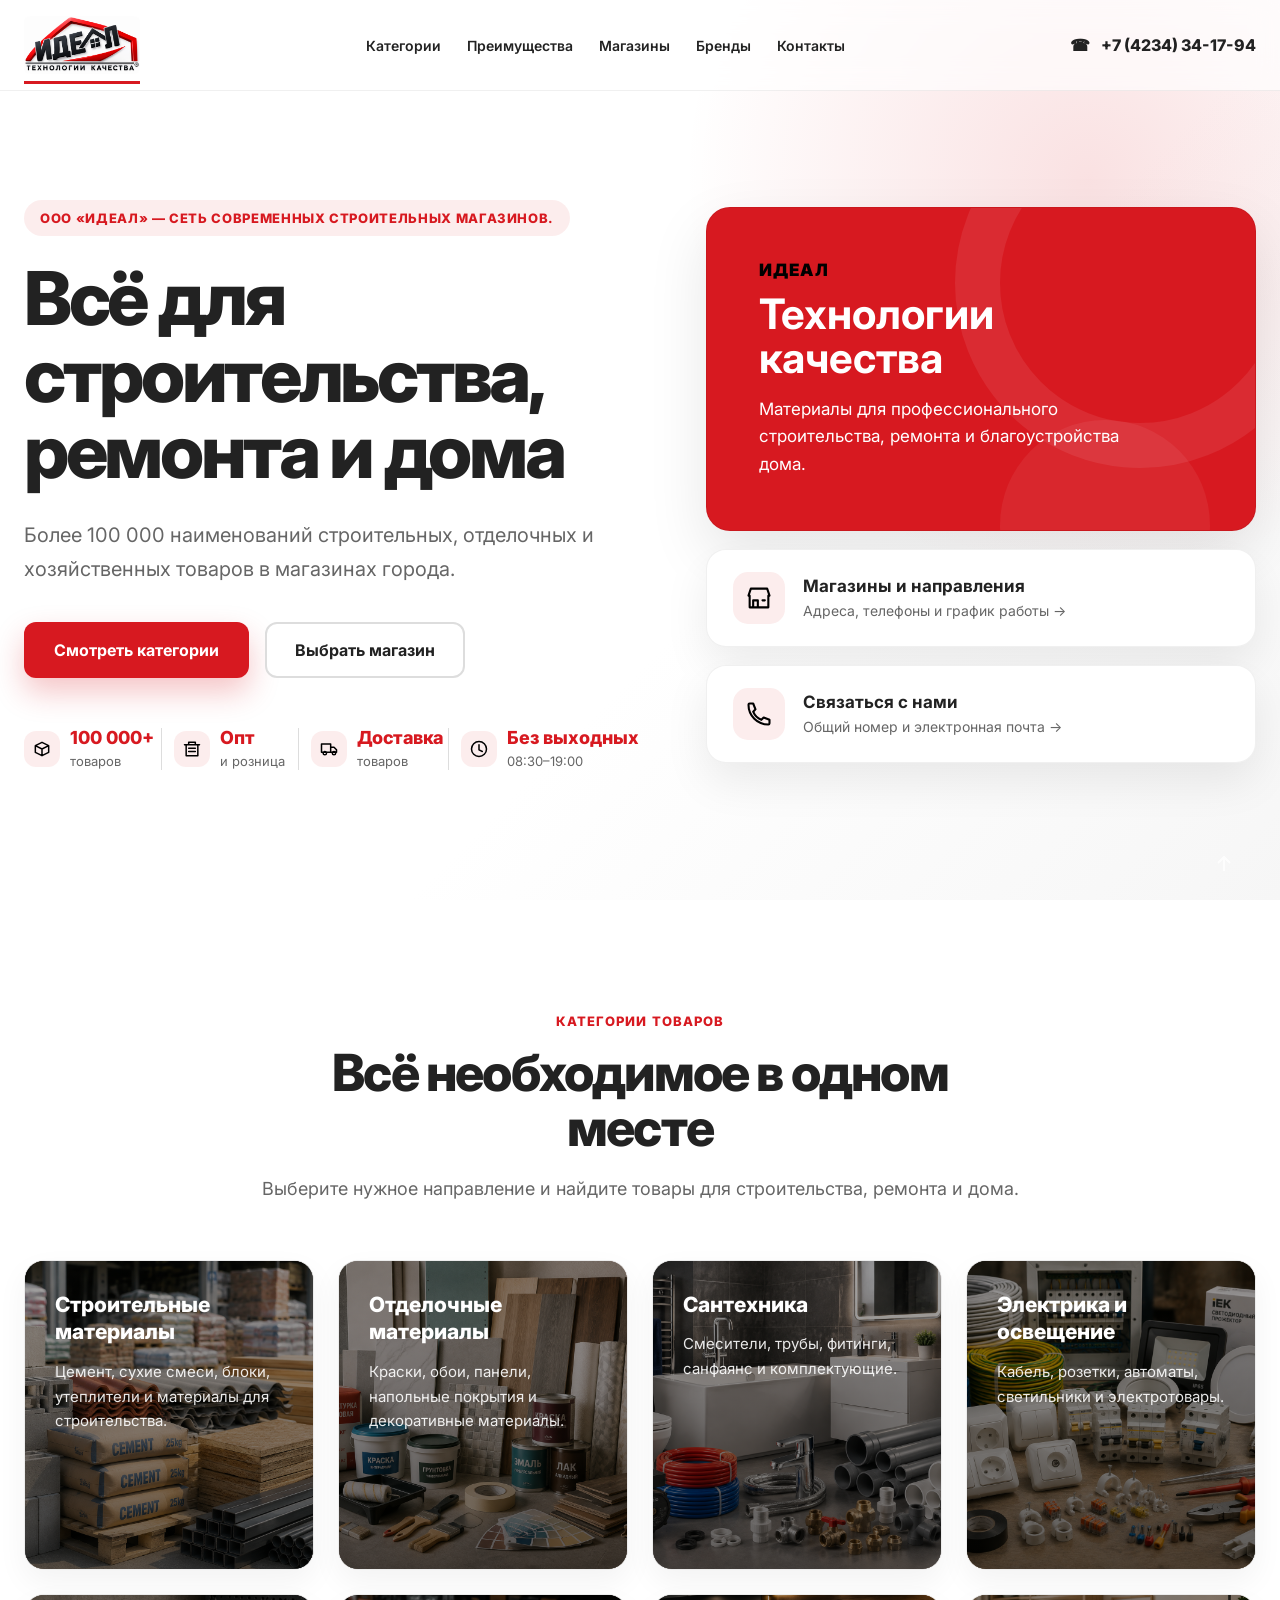
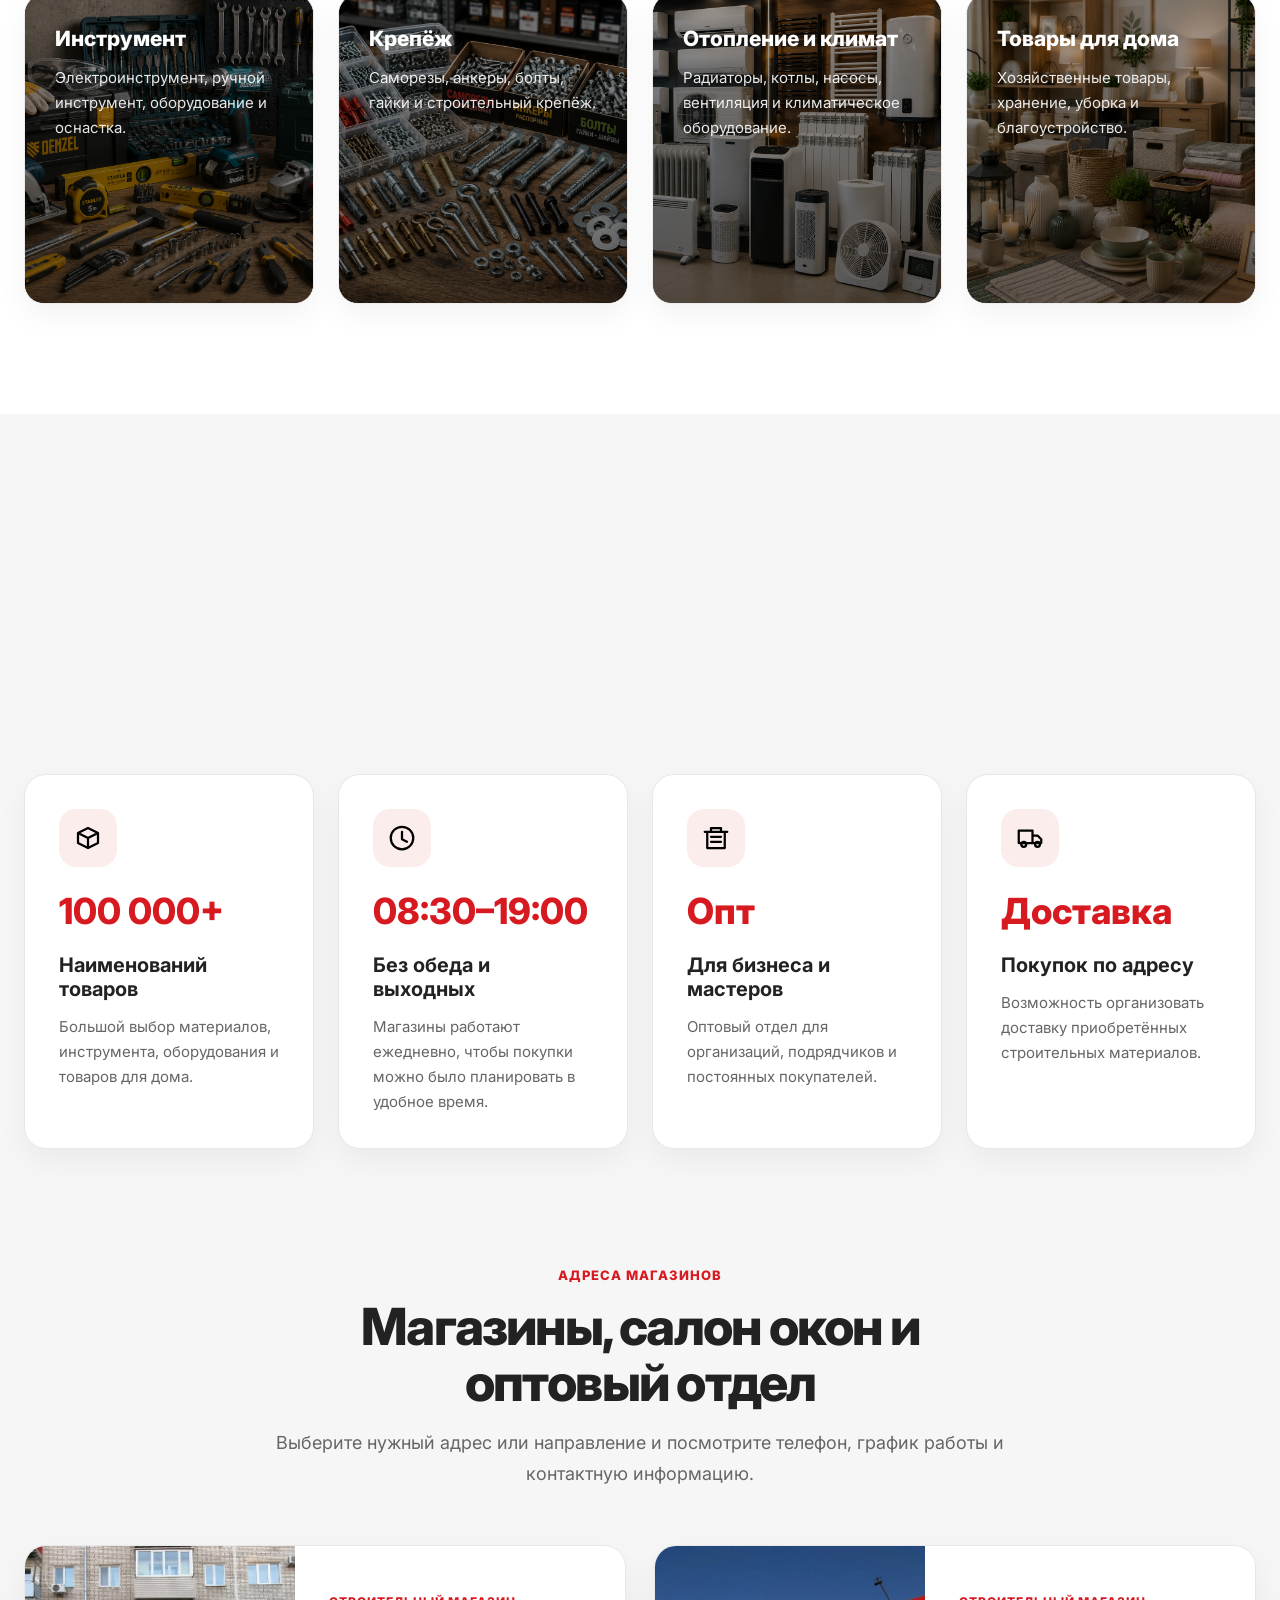
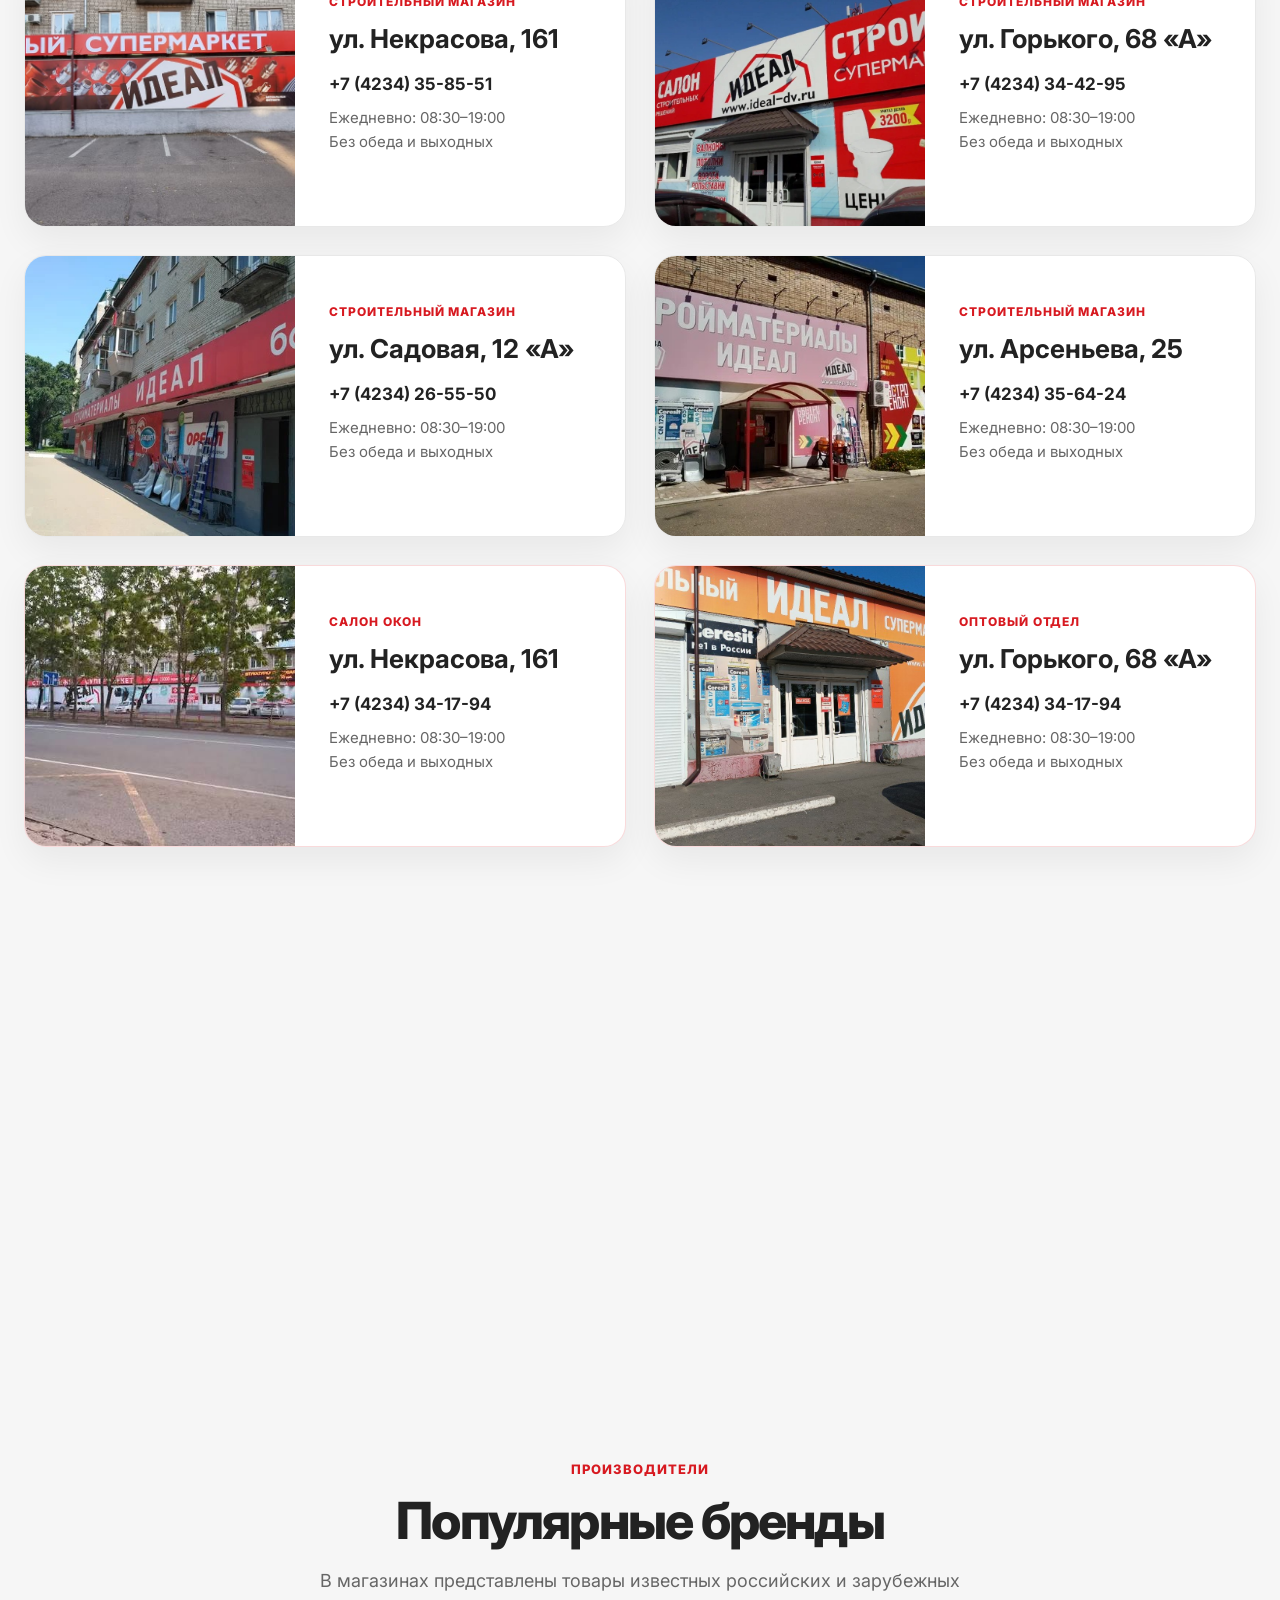
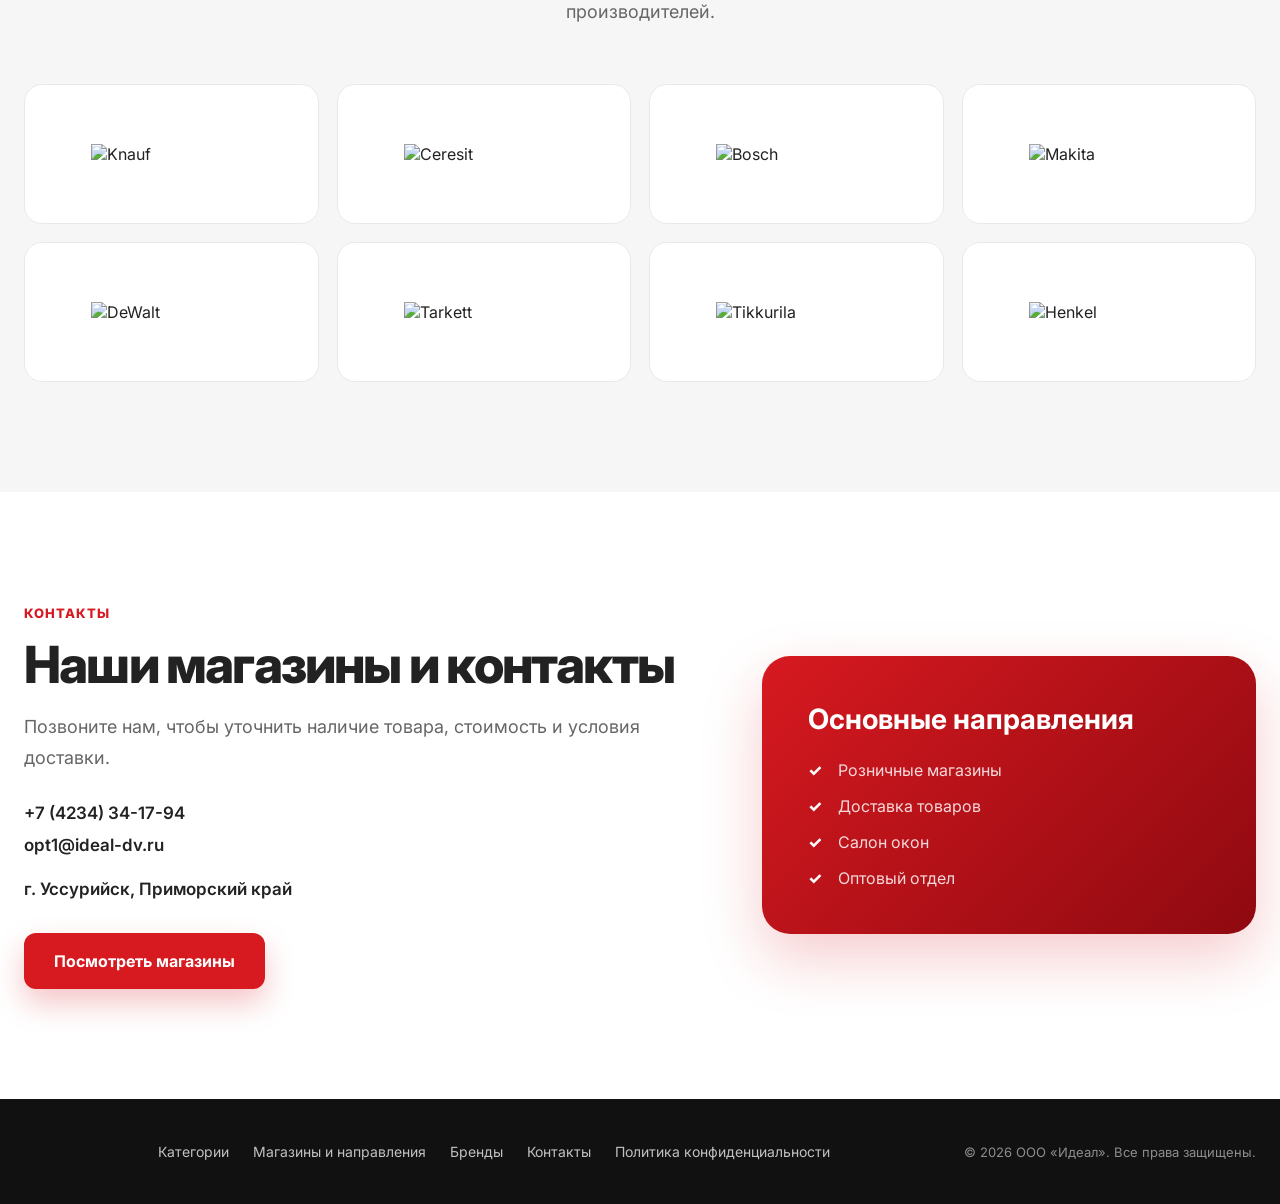
==== index.html @ 9e9f97ab "Add files via upload" ====
<!DOCTYPE html>

<html lang="ru">

<head>
    <link rel="icon" type="image/png" href="images/favicon.png">
    <meta charset="utf-8" />
    <meta content="width=device-width, initial-scale=1.0" name="viewport" />
    <meta content="Строительные магазины Идеал в Уссурийске. Товары для строительства, ремонта и дома."
        name="description" />
    <title>Идеал — строительные материалы</title>
    <link href="https://fonts.googleapis.com" rel="preconnect" />
    <link crossorigin="" href="https://fonts.gstatic.com" rel="preconnect" />
    <link href="https://fonts.googleapis.com/css2?family=Inter:wght@400;500;600;700;800&amp;display=swap"
        rel="stylesheet" />
    <link href="style.css" rel="stylesheet" />
</head>

<body>
    <header class="header">
        <div class="container header-container">
            <a class="logo hero-logo" href="#home">
                <img alt="Идеал — технологии качества" src="images/logo.png" />
            </a>
            <button aria-expanded="false" aria-label="Открыть меню" class="menu-toggle" type="button">
                <span></span>
                <span></span>
                <span></span>
            </button>
            <nav class="navigation">
                <a href="#catalog">Категории</a>
                <a href="#advantages">Преимущества</a>
                <a href="#stores">Магазины</a>
                <a href="#brands">Бренды</a>
                <a href="#contacts">Контакты</a>
            </nav>
            <div class="header-right">
                <a class="phone" href="tel:+74234341794"><span class="phone-icon">☎</span> +7 (4234) 34-17-94</a>
            </div>
        </div>
    </header>
    <main>
        <section class="hero" id="home">
            <div class="container hero-container">
                <div class="hero-content">
                    <span class="hero-label">ООО «Идеал» — сеть современных строительных магазинов.</span>
                    <h1>
                        Всё для строительства, ремонта и дома
                    </h1>
                    <div class="hero-card hero-card-main hero-card-mobile">
    <span class="hero-brand">Идеал</span>
    <strong>Технологии качества</strong>
    <p>
        Материалы для профессионального строительства,
        ремонта и благоустройства дома.
    </p>
</div>
                    <p class="hero-description">Более 100 000 наименований строительных, отделочных и хозяйственных
                        товаров в магазинах города.</p>
                    <div class="hero-buttons">
                        <a class="button button-primary" href="#catalog">
                            Смотреть категории
                        </a>
                        <a class="button button-secondary" href="#stores">
                            Выбрать магазин
                        </a>
                        <a class="button button-secondary hero-contact-mobile" href="#contacts">
                            Связаться с нами
                        </a>
                    </div>
                    <div class="hero-features">
                        <div class="hero-feature">
                            <img alt="" aria-hidden="true" src="images/icons/boxes.svg" />
                            <div>
                                <strong>100 000+</strong>
                                <span>товаров</span>
                            </div>
                        </div>
                        <div class="hero-feature">
                            <img alt="" aria-hidden="true" src="images/icons/wholesale.svg" />
                            <div>
                                <strong>Опт</strong>
                                <span>и розница</span>
                            </div>
                        </div>
                        <div class="hero-feature">
                            <img alt="" aria-hidden="true" src="images/icons/delivery.svg" />
                            <div>
                                <strong>Доставка</strong>
                                <span>товаров</span>
                            </div>
                        </div>
                        <div class="hero-feature">
                            <img alt="" aria-hidden="true" src="images/icons/clock.svg" />
                            <div>
                                <strong>Без выходных</strong>
                                <span>08:30–19:00</span>
                            </div>
                        </div>
                    </div>
                </div>
                <div class="hero-visual">
                    <div class="hero-card hero-card-main">
                        <span class="hero-brand">Идеал</span>
                        <strong>Технологии качества</strong>
                        <p>
                            Материалы для профессионального строительства,
                            ремонта и благоустройства дома.
                        </p>
                    </div>
                    <div class="hero-quick-grid">
                        <a class="hero-quick-card" href="#stores">
                            <img alt="" aria-hidden="true" src="images/icons/store.svg" />
                            <div>
                                <strong>Магазины и направления</strong>
                                <span>Адреса, телефоны и график работы →</span>
                            </div>
                        </a>
                        <a class="hero-quick-card" href="#contacts">
                            <img alt="" aria-hidden="true" src="images/icons/phone.svg" />
                            <div>
                                <strong>Связаться с нами</strong>
                                <span>Общий номер и электронная почта →</span>
                            </div>
                        </a>
                    </div>
                </div>
            </div>
        </section>
        <section class="catalog" id="catalog">
            <div class="container">
                <div class="section-heading">
                    <span class="section-label">Категории товаров</span>
                    <h2>Всё необходимое в одном месте</h2>
                    <p>
                        Выберите нужное направление и найдите товары
                        для строительства, ремонта и дома.
                    </p>
                </div>
                <div class="catalog-grid">
                    <a class="catalog-card category-construction" href="javascript:void(0)">
                        <h3>Строительные материалы</h3>
                        <p>Цемент, сухие смеси, блоки, утеплители и материалы для строительства.</p>
                    </a>
                    <a class="catalog-card category-finishing" href="javascript:void(0)">
                        <h3>Отделочные материалы</h3>
                        <p>Краски, обои, панели, напольные покрытия и декоративные материалы.</p>
                    </a>
                    <a class="catalog-card category-plumbing" href="javascript:void(0)">
                        <h3>Сантехника</h3>
                        <p>Смесители, трубы, фитинги, санфаянс и комплектующие.</p>
                    </a>
                    <a class="catalog-card category-electric" href="javascript:void(0)">
                        <h3>Электрика и освещение</h3>
                        <p>Кабель, розетки, автоматы, светильники и электротовары.</p>
                    </a>
                    <a class="catalog-card category-tools" href="javascript:void(0)">
                        <h3>Инструмент</h3>
                        <p>Электроинструмент, ручной инструмент, оборудование и оснастка.</p>
                    </a>
                    <a class="catalog-card category-fasteners" href="javascript:void(0)">
                        <h3>Крепёж</h3>
                        <p>Саморезы, анкеры, болты, гайки и строительный крепёж.</p>
                    </a>
                    <a class="catalog-card category-climate" href="javascript:void(0)">
                        <h3>Отопление и климат</h3>
                        <p>Радиаторы, котлы, насосы, вентиляция и климатическое оборудование.</p>
                    </a>
                    <a class="catalog-card category-home" href="javascript:void(0)">
                        <h3>Товары для дома</h3>
                        <p>Хозяйственные товары, хранение, уборка и благоустройство.</p>
                    </a>
                </div>
            </div>
        </section>
        <section class="advantages" id="advantages">
            <div class="container">
                <div class="section-heading">
                    <span class="section-label">Почему выбирают «Идеал»</span>
                    <h2>Большой выбор и удобные покупки</h2>
                    <p>
                        Всё необходимое для частных покупателей,
                        мастеров и строительных организаций.
                    </p>
                </div>
                <div class="advantages-grid">
                    <article class="advantage-card">
                        <div class="advantage-icon">
                            <img alt="" aria-hidden="true" src="images/icons/boxes.svg" />
                        </div>
                        <strong>100 000+</strong>
                        <h3>Наименований товаров</h3>
                        <p>Большой выбор материалов, инструмента, оборудования и товаров для дома.</p>
                    </article>
                    <article class="advantage-card">
                        <div class="advantage-icon">
                            <img alt="" aria-hidden="true" src="images/icons/clock.svg" />
                        </div>
                        <strong>08:30–19:00</strong>
                        <h3>Без обеда и выходных</h3>
                        <p>Магазины работают ежедневно, чтобы покупки можно было планировать в удобное время.</p>
                    </article>
                    <article class="advantage-card">
                        <div class="advantage-icon">
                            <img alt="" aria-hidden="true" src="images/icons/wholesale.svg" />
                        </div>
                        <strong>Опт</strong>
                        <h3>Для бизнеса и мастеров</h3>
                        <p>Оптовый отдел для организаций, подрядчиков и постоянных покупателей.</p>
                    </article>
                    <article class="advantage-card">
                        <div class="advantage-icon">
                            <img alt="" aria-hidden="true" src="images/icons/delivery.svg" />
                        </div>
                        <strong>Доставка</strong>
                        <h3>Покупок по адресу</h3>
                        <p>Возможность организовать доставку приобретённых строительных материалов.</p>
                    </article>
                </div>
            </div>
        </section>
        <section class="stores" id="stores">
            <div class="container">
                <div class="section-heading">
                    <span class="section-label">Адреса магазинов</span>
                    <h2>Магазины, салон окон и оптовый отдел</h2>
                    <p>Выберите нужный адрес или направление и посмотрите телефон, график работы и контактную
                        информацию.</p>
                </div>
                <div class="stores-grid">
                    <article class="store-card">
                        <div class="store-image">
                            <img alt="Магазин Идеал на улице Некрасова" src="images/store1.jpg" />
                        </div>

                        <div class="store-content">
                            <span class="store-number">Строительный магазин</span>
                            <h3>ул. Некрасова, 161</h3>
                            <a class="store-phone" href="tel:+74234358551">+7 (4234) 35-85-51</a>
                            <p class="store-hours">Ежедневно: 08:30–19:00<br />Без обеда и выходных</p>
                        </div>
                    </article>
                    <article class="store-card">
                        <div class="store-image">
                            <img alt="Магазин Идеал на улице Горького" src="images/store2.jpg" />
                        </div>
                        <div class="store-content">
                            <span class="store-number">Строительный магазин</span>
                            <h3>ул. Горького, 68 «А»</h3>
                            <a class="store-phone" href="tel:+74234344295">+7 (4234) 34-42-95</a>
                            <p class="store-hours">Ежедневно: 08:30–19:00<br />Без обеда и выходных</p>
                        </div>
                    </article>
                    <article class="store-card">
                        <div class="store-image">
                            <img alt="Магазин Идеал на улице Садовой" src="images/store3.jpg" />
                        </div>
                        <div class="store-content">
                            <span class="store-number">Строительный магазин</span>
                            <h3>ул. Садовая, 12 «А»</h3>
                            <a class="store-phone" href="tel:+74234265550">+7 (4234) 26-55-50</a>
                            <p class="store-hours">Ежедневно: 08:30–19:00<br />Без обеда и выходных</p>
                        </div>
                    </article>
                    <article class="store-card">
                        <div class="store-image">
                            <img alt="Магазин Идеал на улице Арсеньева" src="images/store4.jpg" />
                        </div>
                        <div class="store-content">
                            <span class="store-number">Строительный магазин</span>
                            <h3>ул. Арсеньева, 25</h3>
                            <a class="store-phone" href="tel:+74234356424">+7 (4234) 35-64-24</a>
                            <p class="store-hours">Ежедневно: 08:30–19:00<br />Без обеда и выходных</p>
                        </div>
                    </article>
                    <article class="store-card store-card-direction">
                        <div class="store-image">
                            <img alt="Салон окон Идеал" src="images/windows.jpg" />
                        </div>
                        <div class="store-content">
                            <span class="store-number">Салон окон</span>
                            <h3>ул. Некрасова, 161</h3>
                            <a class="store-phone" href="tel:+74234341794">+7 (4234) 34-17-94</a>
                            <p class="store-hours">Ежедневно: 08:30–19:00<br />Без обеда и выходных</p>
                        </div>
                    </article>
                    <article class="store-card store-card-direction">
                        <div class="store-image"><img alt="Оптовый отдел компании Идеал" loading="lazy"
                                src="images/wholesale.jpg" /></div>
                        <div class="store-content">
                            <span class="store-number">Оптовый отдел</span>
                            <h3 class="store-title-one-line">ул. Горького, 68 «А»</h3>
                            <a class="store-phone" href="tel:+74234341794">+7 (4234) 34-17-94</a>
                            <p class="store-hours">Ежедневно: 08:30–19:00<br />Без обеда и выходных</p>
                        </div>
                    </article>
                </div>
                <div class="stores-map stores-map-desktop">
                    <iframe id="map_410995703" frameborder="0" width="100%" height="450" allowfullscreen
                        src="https://makemap.2gis.ru/widget?data=[base64]"
                        sandbox="allow-modals allow-forms allow-scripts allow-same-origin allow-popups allow-top-navigation-by-user-activation allowfullscreen"></iframe>
                </div>
                <div class="stores-map stores-map-mobile">
                    <iframe id="map_776544202" frameborder="0" width="100%" height="450" allowfullscreen
                        src="https://makemap.2gis.ru/widget?data=[base64]"
                        sandbox="allow-modals allow-forms allow-scripts allow-same-origin allow-popups allow-top-navigation-by-user-activation allowfullscreen"></iframe>
                </div>
            </div>
        </section>
        <section class="brands" id="brands">
            <div class="container">
                <div class="section-heading">
                    <span class="section-label">Производители</span>
                    <h2>Популярные бренды</h2>
                    <p>В магазинах представлены товары известных российских и зарубежных производителей.</p>
                </div>
                <div class="brands-grid">
                    <div class="brand-card"><img alt="Knauf" loading="lazy" referrerpolicy="no-referrer"
                            src="https://upload.wikimedia.org/wikipedia/commons/thumb/3/33/Knauf_Gips_logo.svg/960px-Knauf_Gips_logo.svg.png" />
                    </div>
                    <div class="brand-card"><img alt="Ceresit" loading="lazy" referrerpolicy="no-referrer"
                            src="https://upload.wikimedia.org/wikipedia/commons/7/7f/Ceresit_Logo.jpg" /></div>
                    <div class="brand-card"><img alt="Bosch" loading="lazy" referrerpolicy="no-referrer"
                            src="https://upload.wikimedia.org/wikipedia/commons/thumb/1/16/Bosch-logo.svg/500px-Bosch-logo.svg.png" />
                    </div>
                    <div class="brand-card"><img alt="Makita" loading="lazy" referrerpolicy="no-referrer"
                            src="https://upload.wikimedia.org/wikipedia/commons/thumb/7/71/Makita_Logo.svg/960px-Makita_Logo.svg.png" />
                    </div>
                    <div class="brand-card"><img alt="DeWalt" loading="lazy" referrerpolicy="no-referrer"
                            src="https://upload.wikimedia.org/wikipedia/commons/thumb/8/89/DeWalt_Logo.svg/960px-DeWalt_Logo.svg.png" />
                    </div>
                    <div class="brand-card"><img alt="Tarkett" loading="lazy" referrerpolicy="no-referrer"
                            src="https://upload.wikimedia.org/wikipedia/commons/thumb/d/dd/Tarkett_logo.svg/960px-Tarkett_logo.svg.png" />
                    </div>
                    <div class="brand-card"><img alt="Tikkurila" loading="lazy" referrerpolicy="no-referrer"
                            src="https://upload.wikimedia.org/wikipedia/commons/thumb/5/5d/Tikkurila_Logo.svg/960px-Tikkurila_Logo.svg.png" />
                    </div>
                    <div class="brand-card"><img alt="Henkel" loading="lazy" referrerpolicy="no-referrer"
                            src="https://upload.wikimedia.org/wikipedia/commons/thumb/d/d7/Henkel-Logo.svg/500px-Henkel-Logo.svg.png" />
                    </div>
                </div>
            </div>
        </section>
        <section class="contacts" id="contacts">
            <div class="container contacts-container">
                <div class="contacts-content">
                    <span class="section-label">Контакты</span>
                    <h2>Наши магазины и контакты</h2>
                    <p>Позвоните нам, чтобы уточнить наличие товара, стоимость и условия доставки.</p>
                    <div class="contacts-list"><a href="tel:+74234341794">+7 (4234) 34-17-94</a><a
                            href="mailto:opt1@ideal-dv.ru">opt1@ideal-dv.ru</a><span></span><span>г. Уссурийск,
                            Приморский край</span></div>
                    <a class="button button-primary" href="#stores">
                        Посмотреть магазины
                    </a>
                </div>
                <div class="contacts-card">
                    <h3>Основные направления</h3>
                    <ul>
                        <li>Розничные магазины</li>
                        <li>Доставка товаров</li>
                        <li>Салон окон</li>
                        <li>Оптовый отдел</li>
                    </ul>
                </div>
            </div>
        </section>
    </main>
    <footer class="footer">
        <div class="container footer-container">
            <a class="footer-logo" href="#home">
                <img alt="Идеал" src="images/logo.png" />
            </a>
            <div class="footer-links"><a href="#catalog">Категории</a><a href="#stores">Магазины и направления</a><a
                    href="#brands">Бренды</a><a href="#contacts">Контакты</a><a class="privacy-link"
                    href="privacy.html">Политика конфиденциальности</a></div>
            <p class="footer-copy">© 2026 ООО «Идеал». Все права защищены.</p>
        </div>
    </footer><a aria-label="Вернуться наверх" class="back-to-top" href="#home" title="Наверх">
        <svg aria-hidden="true" viewbox="0 0 24 24">
            <path d="M12 19V5"></path>
            <path d="m6 11 6-6 6 6"></path>
        </svg>
    </a>
    <script src="script.js"></script>
</body>

</html>
---- style.css ----
/* ===========================
   Сброс и базовые настройки
=========================== */

:root {
    --red: #d71920;
    --red-dark: #b51218;
    --red-soft: rgba(215, 25, 32, 0.08);
    --text: #222222;
    --muted: #666666;
    --light: #f6f6f6;
    --line: #e8e8e8;
    --white: #ffffff;
    --dark: #171717;
    --radius: 22px;
    --shadow: 0 18px 45px rgba(0, 0, 0, 0.08);
}

* {
    margin: 0;
    padding: 0;
    box-sizing: border-box;
}

html {
    scroll-behavior: smooth;
    scroll-padding-top: 110px;
}

body {
    font-family: "Inter", sans-serif;
    background: var(--white);
    color: var(--text);
}

body.menu-open {
    overflow: hidden;
}

img {
    display: block;
    max-width: 100%;
}

a {
    color: inherit;
}

.container {
    width: 100%;
    max-width: 1280px;
    margin: 0 auto;
    padding: 0 24px;
}

/* ===========================
   Header
=========================== */

.header {
    position: fixed;
    inset: 0 0 auto;
    z-index: 1000;
    background: rgba(255, 255, 255, 0.65);
    border-bottom: 1px solid rgba(0, 0, 0, 0.06);
    backdrop-filter: blur(14px);
    -webkit-backdrop-filter: blur(14px);
}

/* ===========================
   Mobile transparent header
=========================== */

@media (max-width: 640px) {

    .header {

        transition:
            background 0.3s ease,
            border-color 0.3s ease;

    }


    .header.header-transparent {

        background: rgba(255, 255, 255, 0.55);

        border-bottom-color: rgba(0, 0, 0, 0.03);

        backdrop-filter: blur(10px);

        -webkit-backdrop-filter: blur(10px);

    }

}

.header-container {
    min-height: 90px;
    display: flex;
    align-items: center;
    justify-content: space-between;
    gap: 28px;
}

.logo {
    flex-shrink: 0;
}

.logo img {
    width: auto;
    height: 58px;
    border-radius: 6px;
}

.navigation {
    display: flex;
    align-items: center;
    gap: 26px;
}

.navigation a {
    position: relative;
    color: var(--text);
    font-size: 14px;
    font-weight: 600;
    text-decoration: none;
    white-space: nowrap;
    transition: color 0.3s;
}

.navigation a::after {
    content: "";
    position: absolute;
    left: 0;
    bottom: -8px;
    width: 0;
    height: 2px;
    background: var(--red);
    transition: width 0.3s;
}

.navigation a:hover,
.navigation a.active {
    color: var(--red);
}

.navigation a:hover::after,
.navigation a.active::after {
    width: 100%;
}

.header-right {
    flex-shrink: 0;
}

.phone {
    color: var(--text);
    font-size: 16px;
    font-weight: 800;
    text-decoration: none;
    white-space: nowrap;
    transition: color 0.3s;
}

.phone:hover {
    color: var(--red);
}

.menu-toggle {
    display: none;
    width: 44px;
    height: 44px;
    padding: 9px;
    background: transparent;
    border: 0;
    cursor: pointer;
}

.menu-toggle span {
    display: block;
    height: 2px;
    margin: 6px 0;
    background: var(--text);
    border-radius: 5px;
    transition: 0.3s;
}

/* ===========================
   Общие элементы
=========================== */

.section-heading {
    max-width: 760px;
    margin: 0 auto 56px;
    text-align: center;
}

.section-label {
    display: inline-block;
    margin-bottom: 16px;
    color: var(--red);
    font-size: 13px;
    font-weight: 800;
    letter-spacing: 0.08em;
    text-transform: uppercase;
}

.section-heading h2,
.contacts-content h2 {
    color: var(--text);
    font-size: clamp(36px, 4vw, 52px);
    font-weight: 800;
    line-height: 1.08;
    letter-spacing: -0.035em;
}

.section-heading h2 {
    margin-bottom: 18px;
}

.section-heading p,
.contacts-content>p {
    color: var(--muted);
    font-size: 18px;
    line-height: 1.7;
}

.button {
    min-height: 56px;
    padding: 0 28px;
    display: inline-flex;
    align-items: center;
    justify-content: center;
    font-size: 16px;
    font-weight: 700;
    text-decoration: none;
    border: 2px solid transparent;
    border-radius: 12px;
    transition: 0.3s;
}

.button-primary {
    background: var(--red);
    color: var(--white);
    box-shadow: 0 14px 30px rgba(215, 25, 32, 0.25);
}

.button-primary:hover {
    background: var(--red-dark);
    transform: translateY(-3px);
    box-shadow: 0 18px 38px rgba(215, 25, 32, 0.35);
}

.button-secondary {
    background: var(--white);
    color: var(--text);
    border-color: #dddddd;
}

.button-secondary:hover {
    color: var(--red);
    border-color: var(--red);
    transform: translateY(-3px);
}

/* ===========================
   Hero
=========================== */

.hero {
    min-height: 100vh;
    padding: 150px 0 80px;
    display: flex;
    align-items: center;
    overflow: hidden;
    background:
        radial-gradient(circle at 85% 20%, rgba(215, 25, 32, 0.13), transparent 31%),
        linear-gradient(135deg, #ffffff 0%, #ffffff 60%, #f6f6f6 100%);
}

.hero-container {
    display: grid;
    grid-template-columns: minmax(0, 1.05fr) minmax(420px, 0.95fr);
    align-items: center;
    gap: 75px;
}

.hero-content {
    max-width: 680px;
}

.hero-label {
    display: inline-block;
    margin-bottom: 24px;
    padding: 10px 16px;
    background: var(--red-soft);
    color: var(--red);
    font-size: 13px;
    font-weight: 800;
    letter-spacing: 0.05em;
    text-transform: uppercase;
    border-radius: 999px;
}

.hero h1 {
    max-width: 760px;
    margin-bottom: 28px;
    font-size: clamp(48px, 5.8vw, 78px);
    font-weight: 800;
    line-height: 1.03;
    letter-spacing: -0.045em;
}

.hero-description {
    max-width: 620px;
    margin-bottom: 36px;
    color: var(--muted);
    font-size: 20px;
    line-height: 1.7;
}

.hero-buttons {
    display: flex;
    flex-wrap: wrap;
    gap: 16px;
    margin-bottom: 50px;
}

.hero-features {
    display: grid;
    grid-template-columns: repeat(4, minmax(0, 1fr));
    gap: 20px;
}

.hero-feature {
    padding-right: 15px;
    border-right: 1px solid #dddddd;
}

.hero-feature:last-child {
    border-right: 0;
}

.hero-feature strong,
.hero-feature span {
    display: block;
}

.hero-feature strong {
    margin-bottom: 5px;
    color: var(--red);
    font-size: 20px;
    font-weight: 800;
}

.hero-feature span {
    color: var(--muted);
    font-size: 14px;
}

.hero-visual {
    min-height: 520px;
    display: flex;
    flex-direction: column;
    justify-content: center;
    gap: 18px;
}

.hero-card {
    position: relative;
    overflow: hidden;
    background: var(--white);
    border: 1px solid rgba(0, 0, 0, 0.06);
    border-radius: 24px;
    box-shadow: 0 24px 60px rgba(0, 0, 0, 0.1);
    text-decoration: none;
    transition: 0.3s;
}

.hero-card:hover {
    transform: translateY(-6px);
    box-shadow: 0 30px 70px rgba(0, 0, 0, 0.14);
}

.hero-card-main {
    min-height: 310px;
    padding: 52px;
    display: flex;
    flex-direction: column;
    justify-content: flex-end;
    color: var(--white);
    background: linear-gradient(135deg, rgba(215, 25, 32, 0.98), rgba(145, 9, 15, 0.97));
}

.hero-card-main::before,
.hero-card-main::after {
    content: "";
    position: absolute;
    border-radius: 50%;
}

.hero-card-main::before {
    top: -110px;
    right: -70px;
    width: 280px;
    height: 280px;
    border: 45px solid rgba(255, 255, 255, 0.08);
}

.hero-card-main::after {
    right: 45px;
    bottom: -100px;
    width: 210px;
    height: 210px;
    background: rgba(255, 255, 255, 0.06);
}

.hero-card-main>* {
    position: relative;
    z-index: 2;
}

.hero-card-main span {
    margin-bottom: 12px;
    font-size: 17px;
    font-weight: 700;
    letter-spacing: 0.06em;
    text-transform: uppercase;
}

.hero-card-main strong {
    max-width: 400px;
    margin-bottom: 16px;
    font-size: 42px;
    line-height: 1.05;
}

.hero-card-main p {
    max-width: 390px;
    color: rgba(255, 255, 255, 0.84);
    font-size: 17px;
    line-height: 1.6;
}

.hero-card-small {
    padding: 24px 28px;
    display: flex;
    align-items: center;
    justify-content: space-between;
    gap: 20px;
}

.hero-card-small strong {
    font-size: 18px;
}

.hero-card-small span {
    color: #777777;
    font-size: 14px;
    text-align: right;
}

/* ===========================
   Каталог
=========================== */

.catalog,
.advantages,
.promotions,
.stores,
.directions,
.brands,
.contacts {
    padding: 110px 0;
}

.catalog {
    background: var(--white);
}

.catalog-grid {
    display: grid;
    grid-template-columns: repeat(4, minmax(0, 1fr));
    gap: 24px;
}

.catalog-card {
    position: relative;
    min-height: 310px;
    padding: 30px;
    display: flex;
    flex-direction: column;
    overflow: hidden;
    background: var(--white);
    color: var(--text);
    text-decoration: none;
    border: 1px solid #ececec;
    border-radius: 20px;
    box-shadow: 0 12px 30px rgba(0, 0, 0, 0.05);
    transition: 0.3s;
}

.catalog-card::before {
    content: "";
    position: absolute;
    top: -80px;
    right: -80px;
    width: 170px;
    height: 170px;
    background: rgba(215, 25, 32, 0.06);
    border-radius: 50%;
    transition: 0.3s;
}

.catalog-card:hover {
    transform: translateY(-8px);
    border-color: rgba(215, 25, 32, 0.25);
    box-shadow: 0 22px 45px rgba(0, 0, 0, 0.1);
}

.catalog-card:hover::before {
    transform: scale(1.2);
}

.catalog-icon {
    position: relative;
    z-index: 2;
    width: 64px;
    height: 64px;
    margin-bottom: 28px;
    display: flex;
    align-items: center;
    justify-content: center;
    background: var(--red-soft);
    font-size: 30px;
    border-radius: 18px;
    transition: 0.3s;
}

.catalog-card:hover .catalog-icon {
    background: var(--red);
    transform: rotate(-5deg) scale(1.06);
}

.catalog-card h3,
.catalog-card p,
.catalog-card span {
    position: relative;
    z-index: 2;
}

.catalog-card h3 {
    margin-bottom: 14px;
    font-size: 21px;
    font-weight: 800;
    line-height: 1.3;
}

.catalog-card p {
    margin-bottom: 24px;
    color: var(--muted);
    font-size: 15px;
    line-height: 1.65;
}

.catalog-card span {
    margin-top: auto;
    color: var(--red);
    font-size: 14px;
    font-weight: 700;
}

/* ===========================
   Преимущества
=========================== */

.advantages {
    background: var(--light);
}

.advantages-grid {
    display: grid;
    grid-template-columns: repeat(4, minmax(0, 1fr));
    gap: 24px;
}

.advantage-card {
    padding: 34px;
    background: var(--white);
    border: 1px solid var(--line);
    border-radius: var(--radius);
    box-shadow: 0 12px 30px rgba(0, 0, 0, 0.05);
}

.advantage-card strong {
    display: block;
    margin-bottom: 20px;
    color: var(--red);
    font-size: 36px;
    font-weight: 800;
}

.advantage-card h3 {
    margin-bottom: 14px;
    font-size: 20px;
}

.advantage-card p {
    color: var(--muted);
    font-size: 15px;
    line-height: 1.65;
}

/* ===========================
   Акции
=========================== */

.promotions {
    background: var(--white);
}

.promotions-grid {
    display: grid;
    grid-template-columns: repeat(2, minmax(0, 1fr));
    gap: 28px;
}

.promotion-card {
    position: relative;
    min-height: 360px;
    padding: 48px;
    display: flex;
    align-items: flex-end;
    overflow: hidden;
    border-radius: 28px;
    box-shadow: var(--shadow);
}

.promotion-card::before {
    content: "";
    position: absolute;
    top: -100px;
    right: -100px;
    width: 280px;
    height: 280px;
    border-radius: 50%;
    background: rgba(255, 255, 255, 0.08);
}

.promotion-card-red {
    color: var(--white);
    background: linear-gradient(135deg, var(--red), #8f0910);
}

.promotion-card-light {
    color: var(--text);
    background: linear-gradient(135deg, #ffffff, #efefef);
    border: 1px solid var(--line);
}

.promotion-content {
    position: relative;
    z-index: 2;
    max-width: 470px;
}

.promotion-content>span {
    display: inline-block;
    margin-bottom: 15px;
    font-size: 12px;
    font-weight: 800;
    letter-spacing: 0.08em;
    text-transform: uppercase;
}

.promotion-card-red .promotion-content>span {
    color: rgba(255, 255, 255, 0.75);
}

.promotion-card-light .promotion-content>span {
    color: var(--red);
}

.promotion-content h3 {
    margin-bottom: 16px;
    font-size: 34px;
    line-height: 1.12;
}

.promotion-content p {
    margin-bottom: 26px;
    font-size: 16px;
    line-height: 1.65;
}

.promotion-card-red p {
    color: rgba(255, 255, 255, 0.82);
}

.promotion-card-light p {
    color: var(--muted);
}

.promotion-content a {
    font-size: 15px;
    font-weight: 800;
    text-decoration: none;
}

/* ===========================
   Магазины
=========================== */

.stores {
    background: var(--light);
}

.stores-map {
    margin-bottom: 36px;
}

.map-placeholder {
    min-height: 300px;
    padding: 30px;
    display: flex;
    flex-direction: column;
    align-items: center;
    justify-content: center;
    background:
        linear-gradient(rgba(255, 255, 255, .84), rgba(255, 255, 255, .84)),
        repeating-linear-gradient(45deg, #ececec 0 20px, #e3e3e3 20px 40px);
    border: 1px solid var(--line);
    border-radius: 26px;
    text-align: center;
}

.map-placeholder span {
    margin-bottom: 8px;
    color: var(--red);
    font-size: 20px;
    font-weight: 800;
}

.map-placeholder p {
    color: var(--muted);
}

.stores-grid {
    display: grid;
    grid-template-columns: repeat(2, minmax(0, 1fr));
    gap: 28px;
}

.store-card {
    overflow: hidden;
    display: grid;
    grid-template-columns: 0.9fr 1.1fr;
    background: var(--white);
    border: 1px solid var(--line);
    border-radius: 22px;
    box-shadow: 0 14px 35px rgba(0, 0, 0, 0.06);
    transition: 0.3s;
}

.store-card:hover {
    transform: translateY(-7px);
    box-shadow: 0 24px 50px rgba(0, 0, 0, 0.11);
}

.store-image {
    min-height: 280px;
    overflow: hidden;
    background: #eeeeee;
}

.store-image img {
    width: 100%;
    height: 100%;
    object-fit: cover;
    transition: transform 0.5s;
}

.store-card:hover .store-image img {
    transform: scale(1.06);
}

.store-content {
    padding: 34px;
    display: flex;
    flex-direction: column;
    justify-content: center;
    align-items: flex-start;
}

.store-number {
    margin-bottom: 14px;
    color: var(--red);
    font-size: 12px;
    font-weight: 800;
    letter-spacing: 0.08em;
    text-transform: uppercase;
}

.store-content h3 {
    margin-bottom: 18px;
    font-size: 26px;
    line-height: 1.25;
}

.store-phone {
    margin-bottom: 12px;
    font-size: 17px;
    font-weight: 700;
    text-decoration: none;
    transition: color 0.3s;
}

.store-phone:hover {
    color: var(--red);
}

.store-hours {
    margin-bottom: 24px;
    color: var(--muted);
    font-size: 15px;
    line-height: 1.6;
}

.store-map {
    color: var(--red);
    font-size: 14px;
    font-weight: 800;
    text-decoration: none;
    transition: transform 0.3s;
}

.store-map:hover {
    transform: translateX(5px);
}

/* ===========================
   Направления
=========================== */

.directions {
    background: var(--white);
}

.directions-grid {
    display: grid;
    grid-template-columns: repeat(2, minmax(0, 1fr));
    gap: 28px;
}

.direction-card {
    min-height: 390px;
    padding: 48px;
    display: flex;
    align-items: flex-end;
    overflow: hidden;
    border-radius: 28px;
    box-shadow: var(--shadow);
}

.direction-windows {
    background:
        linear-gradient(rgba(20, 20, 20, 0.36), rgba(20, 20, 20, 0.62)),
        url("images/windows.jpg") center/cover no-repeat;
    color: var(--white);
}

.direction-wholesale {
    background: linear-gradient(135deg, #222222, #080808);
    color: var(--white);
}

.direction-content {
    max-width: 470px;
}

.direction-content>span {
    display: inline-block;
    margin-bottom: 15px;
    color: #ff8d91;
    font-size: 13px;
    font-weight: 800;
    letter-spacing: 0.08em;
    text-transform: uppercase;
}

.direction-content h2 {
    margin-bottom: 16px;
    font-size: 38px;
    line-height: 1.1;
}

.direction-content p {
    margin-bottom: 24px;
    color: rgba(255, 255, 255, 0.78);
    font-size: 16px;
    line-height: 1.65;
}

.direction-content a {
    color: var(--white);
    font-size: 15px;
    font-weight: 800;
    text-decoration: none;
}

/* ===========================
   Бренды
=========================== */

.brands {
    background: var(--light);
}

.brands-grid {
    display: grid;
    grid-template-columns: repeat(4, minmax(0, 1fr));
    gap: 18px;
}

.brand-card {
    min-height: 140px;
    padding: 28px;

    display: flex;
    align-items: center;
    justify-content: center;

    background: var(--white);

    border: 1px solid var(--line);
    border-radius: 18px;

    overflow: hidden;

    transition:
        transform 0.3s,
        border-color 0.3s,
        box-shadow 0.3s;
}

.brand-card img {
    display: block;

    width: 100%;
    max-width: 160px;
    max-height: 68px;

    object-fit: contain;

    filter: grayscale(0);
    opacity: 1;

    transition:
        transform 0.3s;
}

.brand-card:hover {
    transform: translateY(-5px);

    border-color: rgba(215, 25, 32, 0.24);

    box-shadow: 0 16px 35px rgba(0, 0, 0, 0.08);
}

.brand-card:hover img {

    transform: scale(1.06);

}

/* ===========================
   Контакты
=========================== */

.contacts {
    background: var(--white);
}

.contacts-container {
    display: grid;
    grid-template-columns: 1.15fr 0.85fr;
    align-items: center;
    gap: 70px;
}

.contacts-content h2 {
    margin-bottom: 20px;
}

.contacts-content>p {
    max-width: 650px;
    margin-bottom: 30px;
}

.contacts-list {
    margin-bottom: 34px;
    display: grid;
    gap: 12px;
}

.contacts-list a,
.contacts-list span {
    width: fit-content;
    color: var(--text);
    font-size: 17px;
    font-weight: 600;
    text-decoration: none;
}

.contacts-list a:hover {
    color: var(--red);
}

.contacts-card {
    padding: 46px;
    background: linear-gradient(135deg, var(--red), #8f0910);
    color: var(--white);
    border-radius: 28px;
    box-shadow: 0 24px 60px rgba(215, 25, 32, 0.22);
}

.contacts-card h3 {
    margin-bottom: 24px;
    font-size: 28px;
}

.contacts-card ul {
    display: grid;
    gap: 16px;
    list-style: none;
}

.contacts-card li {
    position: relative;
    padding-left: 30px;
    color: rgba(255, 255, 255, 0.84);
    font-size: 16px;
}

.contacts-card li::before {
    content: "✓";
    position: absolute;
    left: 0;
    color: var(--white);
    font-weight: 800;
}

/* ===========================
   Footer
=========================== */

.footer {
    padding: 44px 0;
    background: #111111;
    color: var(--white);
}

.footer-container {
    display: grid;
    grid-template-columns: auto 1fr auto;
    align-items: center;
    gap: 35px;
}

.footer-logo img {
    height: 50px;
    width: auto;
    filter: brightness(0) invert(1);
}

.footer-links {
    display: flex;
    justify-content: center;
    flex-wrap: wrap;
    gap: 14px 24px;
}

.footer-links a {
    color: rgba(255, 255, 255, 0.74);
    font-size: 14px;
    text-decoration: none;
}

.footer-links a:hover {
    color: var(--white);
}

.footer-copy {
    color: rgba(255, 255, 255, 0.52);
    font-size: 13px;
    text-align: right;
}

/* ===========================
   Адаптивность
=========================== */

@media (max-width: 1180px) {
    .header-container {
        min-height: 82px;
    }

    .menu-toggle {
        display: block;
        order: 3;
    }

    .navigation {
        position: fixed;
        top: 82px;
        right: 20px;
        left: 20px;
        padding: 18px;
        flex-direction: column;
        align-items: stretch;
        gap: 0;
        background: var(--white);
        border: 1px solid var(--line);
        border-radius: 18px;
        box-shadow: var(--shadow);
        opacity: 0;
        visibility: hidden;
        transform: translateY(-12px);
        transition: 0.3s;
    }

    .navigation.open {
        opacity: 1;
        visibility: visible;
        transform: translateY(0);
    }

    .navigation a {
        padding: 13px 12px;
        text-align: center;
    }

    .navigation a::after {
        display: none;
    }

    .menu-toggle.active span:nth-child(1) {
        transform: translateY(8px) rotate(45deg);
    }

    .menu-toggle.active span:nth-child(2) {
        opacity: 0;
    }

    .menu-toggle.active span:nth-child(3) {
        transform: translateY(-8px) rotate(-45deg);
    }

    .hero {
        padding-top: 130px;
    }

    .hero-container {
        grid-template-columns: 1fr 0.82fr;
        gap: 45px;
    }

    .hero h1 {
        font-size: 56px;
    }

    .hero-features,
    .catalog-grid,
    .advantages-grid,
    .brands-grid {
        grid-template-columns: repeat(2, minmax(0, 1fr));
    }

    .hero-feature:nth-child(2) {
        border-right: 0;
    }

    .stores-grid {
        grid-template-columns: 1fr;
    }
}

@media (max-width: 900px) {
    html {
        scroll-padding-top: 92px;
    }

    .hero {
        min-height: auto;
        padding: 130px 0 80px;
    }

    .hero-container,
    .contacts-container {
        grid-template-columns: 1fr;
        gap: 55px;
    }

    .hero-content {
        max-width: 760px;
    }

    .hero-visual {
        min-height: auto;
    }

    .promotions-grid,
    .directions-grid {
        grid-template-columns: 1fr;
    }

    .footer-container {
        grid-template-columns: 1fr;
        justify-items: center;
        text-align: center;
    }

    .footer-copy {
        text-align: center;
    }
}

@media (max-width: 640px) {
    .container {
        padding: 0 18px;
    }

    .header-container {
        min-height: 74px;
        gap: 12px;
    }

    .logo img {
        height: 46px;
        border-radius: 6px;
    }

    .phone {
        display: none;
    }

    .navigation {
        top: 74px;
    }

    .hero {
        padding: 110px 0 65px;
    }

    .hero-label {
        font-size: 11px;
    }

    .hero h1 {
        font-size: 42px;
        letter-spacing: -0.035em;
    }

    .hero-description {
        font-size: 17px;
        line-height: 1.6;
    }

    .hero-buttons {
        flex-direction: column;
        margin-bottom: 38px;
    }

    .button {
        width: 100%;
    }

    .hero-features {
        grid-template-columns: repeat(2, 1fr);
        gap: 24px 16px;
    }

    .hero-feature {
        border-right: 0;
    }

    .hero-card-main {
        min-height: 270px;
        padding: 34px 28px;
    }

    .hero-card-main strong {
        font-size: 34px;
    }

    .hero-card-main p {
        font-size: 15px;
    }

    .hero-card-small {
        padding: 22px;
        flex-direction: column;
        align-items: flex-start;
    }

    .hero-card-small span {
        text-align: left;
    }

    .catalog,
    .advantages,
    .promotions,
    .stores,
    .directions,
    .brands,
    .contacts {
        padding: 80px 0;
    }

    .section-heading {
        margin-bottom: 38px;
    }

    .section-heading p,
    .contacts-content>p {
        font-size: 16px;
    }

    .catalog-grid,
    .advantages-grid,
    .brands-grid {
        grid-template-columns: 1fr;
    }

    .catalog-card {
        min-height: 280px;
    }

    .promotion-card,
    .direction-card {
        min-height: 330px;
        padding: 34px 26px;
    }

    .promotion-content h3,
    .direction-content h2 {
        font-size: 30px;
    }

    .store-card {
        grid-template-columns: 1fr;
    }

    .store-image {
        min-height: 230px;
    }

    .store-content {
        padding: 28px 24px;
    }

    .store-content h3 {
        font-size: 23px;
    }

    .contacts-card {
        padding: 34px 26px;
    }
}

.placeholder-page {
    min-height: 100vh;
    padding: 100px 0;
    display: flex;
    align-items: center;
    text-align: center;
}

.placeholder-page h1 {
    margin-bottom: 18px;
    font-size: clamp(42px, 7vw, 76px);
}

.placeholder-page p {
    margin-bottom: 28px;
    color: var(--muted);
    font-size: 18px;
}


/* ===========================
   Обновлённые SVG-иконки
=========================== */

.catalog-icon img,
.advantage-icon img,
.hero-feature img,
.hero-quick-card img {
    display: block;
    width: 30px;
    height: 30px;
}

.catalog-icon img {
    color: var(--red);
}

.catalog-card:hover .catalog-icon img {
    color: var(--white);
}

.hero-feature {
    display: flex;
    align-items: center;
    gap: 12px;
}

.hero-feature>img {
    flex: 0 0 auto;
    width: 38px;
    height: 38px;
    padding: 8px;
    color: var(--red);
    background: var(--red-soft);
    border-radius: 12px;
}

.advantage-icon {
    width: 58px;
    height: 58px;
    margin-bottom: 22px;
    display: flex;
    align-items: center;
    justify-content: center;
    color: var(--red);
    background: var(--red-soft);
    border-radius: 17px;
}

.hero-quick-grid {
    display: grid;
    grid-template-columns: 1fr;
    gap: 18px;
}

.hero-quick-card {
    padding: 22px 26px;
    display: flex;
    align-items: center;
    gap: 18px;
    color: var(--text);
    background: var(--white);
    border: 1px solid rgba(0, 0, 0, 0.06);
    border-radius: 20px;
    box-shadow: 0 18px 45px rgba(0, 0, 0, 0.08);
    text-decoration: none;
    transition: 0.3s;
}

.hero-quick-card:hover {
    transform: translateY(-5px);
    border-color: rgba(215, 25, 32, 0.25);
}

.hero-quick-card img {
    flex: 0 0 auto;
    width: 52px;
    height: 52px;
    padding: 12px;
    color: var(--red);
    background: var(--red-soft);
    border-radius: 15px;
}

.hero-quick-card strong,
.hero-quick-card span {
    display: block;
}

.hero-quick-card strong {
    margin-bottom: 6px;
    font-size: 17px;
}

.hero-quick-card span {
    color: var(--muted);
    font-size: 14px;
}

.store-email {
    margin-bottom: 12px;
    color: var(--red);
    font-size: 15px;
    font-weight: 700;
    text-decoration: none;
}

.store-image-icon {
    display: flex;
    align-items: center;
    justify-content: center;
    background: linear-gradient(135deg, #222222, #090909);
}

.store-image-icon img {
    width: 110px;
    height: 110px;
    padding: 24px;
    color: var(--white);
    background: rgba(255, 255, 255, 0.08);
    border-radius: 26px;
    object-fit: contain;
}

.store-card-direction {
    border-color: rgba(215, 25, 32, 0.16);
}

.privacy-page {
    min-height: 100vh;
    padding: 80px 0;
    background: var(--light);
}

.privacy-container {
    max-width: 900px;
    padding: 55px;
    background: var(--white);
    border: 1px solid var(--line);
    border-radius: 28px;
    box-shadow: var(--shadow);
}

.privacy-back {
    display: inline-block;
    margin-bottom: 40px;
    color: var(--red);
    font-weight: 700;
    text-decoration: none;
}

.privacy-page h1 {
    margin-bottom: 24px;
    font-size: clamp(38px, 6vw, 64px);
    line-height: 1.05;
}

.privacy-intro {
    margin-bottom: 42px;
    padding: 20px;
    color: var(--muted);
    line-height: 1.7;
    background: var(--light);
    border-left: 4px solid var(--red);
    border-radius: 12px;
}

.privacy-page section {
    margin-bottom: 34px;
}

.privacy-page h2 {
    margin-bottom: 12px;
    font-size: 24px;
}

.privacy-page section p,
.privacy-date {
    color: var(--muted);
    font-size: 16px;
    line-height: 1.75;
}

.privacy-page section a {
    color: var(--red);
}

.privacy-date {
    margin-top: 45px;
    font-weight: 600;
}

@media (max-width: 640px) {
    .hero-feature {
        padding-right: 0;
    }

    .hero-feature>img {
        width: 34px;
        height: 34px;
        padding: 7px;
    }

    .privacy-page {
        padding: 30px 0;
    }

    .privacy-container {
        padding: 32px 22px;
        border-radius: 20px;
    }
}


/* ===========================
   Кнопка "Наверх"
=========================== */

.back-to-top {
    position: fixed;
    right: 30px;
    bottom: 30px;

    width: 52px;
    height: 52px;

    display: flex;
    align-items: center;
    justify-content: center;

    background: var(--red);
    color: var(--white);

    border-radius: 50%;
    z-index: 9999;

    opacity: 0;
    visibility: hidden;
    transform: translateY(20px);

    transition: opacity .3s ease,
        transform .3s ease,
        visibility .3s ease;
}

.back-to-top.show {
    opacity: 1;
    visibility: visible;
    transform: translateY(0);
}

.back-to-top svg {
    width: 24px;
    height: 24px;
    fill: none;
    stroke: currentColor;
    stroke-width: 2;
}

/* ===========================
   Фото категорий товаров
=========================== */

.category-construction {
    background:
        linear-gradient(rgba(0, 0, 0, .35), rgba(0, 0, 0, .55)),
        url("images/categories/construction.jpg") center/cover no-repeat;
    color: #fff;
}

.category-finishing {
    background:
        linear-gradient(rgba(0, 0, 0, .35), rgba(0, 0, 0, .55)),
        url("images/categories/finishing.jpg") center/cover no-repeat;
    color: #fff;
}

.category-plumbing {
    background:
        linear-gradient(rgba(0, 0, 0, .35), rgba(0, 0, 0, .55)),
        url("images/categories/plumbing.jpg") center/cover no-repeat;
    color: #fff;
}

.category-electric {
    background:
        linear-gradient(rgba(0, 0, 0, .35), rgba(0, 0, 0, .55)),
        url("images/categories/electric.jpg") center/cover no-repeat;
    color: #fff;
}

.category-tools {
    background:
        linear-gradient(rgba(0, 0, 0, .35), rgba(0, 0, 0, .55)),
        url("images/categories/tools.jpg") center/cover no-repeat;
    color: #fff;
}

.category-fasteners {
    background:
        linear-gradient(rgba(0, 0, 0, .35), rgba(0, 0, 0, .55)),
        url("images/categories/fasteners.jpg") center/cover no-repeat;
    color: #fff;
}

.category-climate {
    background:
        linear-gradient(rgba(0, 0, 0, .35), rgba(0, 0, 0, .55)),
        url("images/categories/climate.jpg") center/cover no-repeat;
    color: #fff;
}

.category-home {
    background:
        linear-gradient(rgba(0, 0, 0, .35), rgba(0, 0, 0, .55)),
        url("images/categories/home.jpg") center/cover no-repeat;
    color: #fff;
}


/* чтобы текст был читаемым */
.category-card h3,
.category-card p,
.category-card span {
    color: #fff;
}

/* =================================
   Исправление карточек категорий
================================= */

/* Текст описания на фоне изображений */
.catalog-card p {
    color: rgba(255, 255, 255, 0.9);
    position: relative;
    z-index: 2;
}

/* Ссылка категории */
.catalog-card span {
    color: #ff3333;
    font-weight: 800;
    text-shadow:
        0 2px 6px rgba(0, 0, 0, 0.9);
}


/* =================================
   Исправление блока преимуществ Hero
================================= */

.hero-features {
    display: grid;
    grid-template-columns: repeat(4, auto);
    justify-content: space-between;
    gap: 25px;
}


/* Не переносить 100 000+ */
.hero-feature strong {
    white-space: nowrap;
}


/* Не ломать слова Доставка и Опт */
.hero-feature {
    min-width: max-content;
}


/* Последний блок с графиком работы */
.hero-feature:last-child {
    min-width: 170px;
}


/* Поддержка текста под цифрами */
.hero-feature span {
    white-space: nowrap;
}


/* =================================
   Адаптивность
================================= */

@media (max-width: 1180px) {

    .hero-features {
        grid-template-columns: repeat(2, minmax(0, 1fr));
        gap: 25px;
    }

    .hero-feature {
        min-width: auto;
    }

}


@media (max-width: 640px) {

    .hero-features {
        grid-template-columns: 1fr;
    }

}

/* =================================
   Финальное исправление блока 100 000+
   ================================= */

.hero-features {
    display: grid;
    grid-template-columns: repeat(4, 1fr);
    gap: 20px;
    width: 100%;
}


.hero-feature {
    display: flex;
    align-items: center;
    gap: 12px;
    min-width: 0;
    padding-right: 20px;
    border-right: 1px solid #dddddd;
}


.hero-feature:last-child {
    border-right: none;
    padding-right: 0;
}


/* Блок с текстом */
.hero-feature strong,
.hero-feature span {
    display: block;
}


.hero-feature strong {
    white-space: nowrap;
    font-size: 20px;
    line-height: 1.2;
}


.hero-feature span {
    white-space: nowrap;
    font-size: 14px;
    line-height: 1.4;
}


/* чтобы текст не выталкивал соседей */
.hero-feature>div {
    min-width: 0;
}


/* ================================
   Планшеты
================================ */

@media (max-width: 1180px) {

    .hero-features {
        grid-template-columns: repeat(2, 1fr);
    }

}


/* ================================
   Телефоны
================================ */

@media (max-width: 640px) {

    .hero-features {
        grid-template-columns: 1fr;
    }

    .hero-feature {
        border-right: none;
        padding-right: 0;
    }

}

/* =================================
   Финальная корректировка блока преимуществ
   100 000+ / Доставка / Без выходных
================================= */

.hero-features {
    display: grid;
    grid-template-columns: repeat(4, minmax(0, 1fr));
    gap: 18px;
    width: 100%;
}

.hero-feature {
    display: flex;
    align-items: center;
    gap: 14px;
    min-width: 0;
    padding-right: 18px;
    border-right: 1px solid #dddddd;
}

.hero-feature:last-child {
    border-right: 0;
    padding-right: 0;
}

.hero-feature>div {
    min-width: 0;
}

.hero-feature strong {
    white-space: nowrap;
    font-size: 20px;
    line-height: 1.15;
}

.hero-feature span {
    white-space: nowrap;
    font-size: 14px;
    line-height: 1.4;
}


/* Планшеты */
@media (max-width: 1180px) {
    .hero-features {
        grid-template-columns: repeat(2, minmax(0, 1fr));
    }
}


/* Мобильные */
@media (max-width: 640px) {
    .hero-features {
        grid-template-columns: 1fr;
    }

    .hero-feature {
        border-right: 0;
        padding-right: 0;
    }
}


/* =================================
   Исправление блока преимуществ
   100 000+ / Доставка / Без выходных
================================= */

.hero-features {
    display: flex;
    align-items: center;
    justify-content: space-between;
    gap: 20px;
    width: 100%;
}


.hero-feature {
    display: flex;
    align-items: center;
    gap: 14px;
    flex: 1;
    min-width: 0;
    padding-right: 20px;
    border-right: 1px solid #dddddd;
}


.hero-feature:last-child {
    border-right: none;
    padding-right: 0;
}


.hero-feature>div {
    min-width: 0;
}


.hero-feature strong {
    display: block;
    white-space: nowrap;
    font-size: 20px;
    line-height: 1.15;
}


.hero-feature span {
    display: block;
    white-space: nowrap;
    font-size: 14px;
    line-height: 1.4;
}


/* Баланс ширины элементов */
.hero-feature:first-child {
    flex: 1.1;
}

.hero-feature:last-child {
    flex: 1.2;
}


/* Планшеты */
@media (max-width: 1180px) {

    .hero-features {
        display: grid;
        grid-template-columns: repeat(2, minmax(0, 1fr));
        gap: 25px;
    }

}


/* Телефоны */
@media (max-width: 640px) {

    .hero-features {
        grid-template-columns: 1fr;
    }

    .hero-feature {
        border-right: none;
        padding-right: 0;
    }

}

/* =================================
   Исправление Hero преимуществ
================================= */

.hero-features {
    display: grid;
    grid-template-columns: 1fr 0.9fr 1fr 1.1fr;
    align-items: center;
    gap: 12px;
    width: 100%;
}


.hero-feature {
    display: flex;
    align-items: center;
    gap: 10px;
    min-width: 0;
    padding-right: 12px;
    border-right: 1px solid #dddddd;
}


.hero-feature:last-child {
    border-right: none;
}


.hero-feature>img {
    flex-shrink: 0;
    width: 36px;
    height: 36px;
}


.hero-feature strong {
    display: block;
    font-size: 18px;
    line-height: 1.1;
    white-space: nowrap;
}


.hero-feature span {
    display: block;
    font-size: 13px;
    line-height: 1.3;
    white-space: nowrap;
}


/* текстовый блок */
.hero-feature>div {
    min-width: 0;
}


@media (max-width: 1180px) {

    .hero-features {
        grid-template-columns: repeat(2, 1fr);
    }

}

/* Настройка блока Доставка */
.hero-feature:nth-child(3) strong {
    font-size: 18px;
    letter-spacing: -0.03em;
}

.hero-feature:nth-child(3) span {
    font-size: 13px;
}

/* =================================
   Плавное появление секций
================================= */
/* ===========================
   Hero animation
=========================== */

.hero-content>* {
    opacity: 0;
    transform: translateY(30px);

    animation: heroShow 0.8s ease forwards;
}


.hero-content>*:nth-child(1) {
    animation-delay: 0.2s;
}


.hero-content>*:nth-child(2) {
    animation-delay: 0.35s;
}


.hero-content>*:nth-child(3) {
    animation-delay: 0.5s;
}


.hero-content>*:nth-child(4) {
    animation-delay: 0.65s;
}


.hero-visual {
    opacity: 0;

    transform: translateX(40px);

    animation: heroVisualShow 1s ease forwards;
    animation-delay: 0.5s;
}


@keyframes heroShow {

    from {
        opacity: 0;
        transform: translateY(30px);
    }

    to {
        opacity: 1;
        transform: translateY(0);
    }

}


@keyframes heroVisualShow {

    from {
        opacity: 0;
        transform: translateX(40px);
    }

    to {
        opacity: 1;
        transform: translateX(0);
    }

}

/* ===========================
   Hero animation mobile
=========================== */

@media (max-width: 640px) {


    .hero-content>* {

        transform: translateY(20px);

        animation-duration: 0.7s;

    }


    .hero-visual {

        transform: translateY(25px);

        animation:
            heroMobileShow 0.8s ease forwards;

        animation-delay: 0.45s;

    }


}


@keyframes heroMobileShow {

    from {

        opacity: 0;

        transform: translateY(25px);

    }


    to {

        opacity: 1;

        transform: translateY(0);

    }

}

/* ===========================
   Catalog animation
=========================== */


.catalog .section-heading,
.catalog-card {

    opacity: 0;

    transform: translateY(35px);

    transition:
        opacity 0.7s ease,
        transform 0.7s ease;

}


.catalog .section-heading.show,
.catalog-card.show {

    opacity: 1;

    transform: translateY(0);

}


/* появление карточек по очереди */

.catalog-card:nth-child(1) {
    transition-delay: 0.1s;
}

.catalog-card:nth-child(2) {
    transition-delay: 0.2s;
}

.catalog-card:nth-child(3) {
    transition-delay: 0.3s;
}

.catalog-card:nth-child(4) {
    transition-delay: 0.4s;
}

.catalog-card:nth-child(5) {
    transition-delay: 0.5s;
}

.catalog-card:nth-child(6) {
    transition-delay: 0.6s;
}

.catalog-card:nth-child(7) {
    transition-delay: 0.7s;
}

.catalog-card:nth-child(8) {
    transition-delay: 0.8s;
}

/* ===========================
   Advantages animation
=========================== */


.advantage-card {

    opacity: 0;

    transform:
        translateY(35px) scale(0.96);

    transition:
        opacity 0.7s ease,
        transform 0.7s ease;

}


.advantage-card.show {

    opacity: 1;

    transform:
        translateY(0) scale(1);

}


/* последовательное появление */

.advantage-card:nth-child(1) {
    transition-delay: 0.1s;
}

.advantage-card:nth-child(2) {
    transition-delay: 0.2s;
}

.advantage-card:nth-child(3) {
    transition-delay: 0.3s;
}

.advantage-card:nth-child(4) {
    transition-delay: 0.4s;
}

/* ===========================
   Advantages animation mobile
=========================== */

@media (max-width: 640px) {

    .advantage-card {

        transform: translateY(20px);

        transition:
            opacity 0.5s ease,
            transform 0.5s ease;

    }


    .advantage-card.show {

        transform: translateY(0);

    }


    .advantage-card:nth-child(1) {
        transition-delay: 0.05s;
    }


    .advantage-card:nth-child(2) {
        transition-delay: 0.1s;
    }


    .advantage-card:nth-child(3) {
        transition-delay: 0.15s;
    }


    .advantage-card:nth-child(4) {
        transition-delay: 0.2s;
    }

}

/* ===========================
   Catalog animation mobile
=========================== */

@media (max-width: 640px) {

    .catalog .section-heading,
    .catalog-card {

        transition-duration: 0.5s;

    }


    .catalog-card:nth-child(1) {
        transition-delay: 0.05s;
    }

    .catalog-card:nth-child(2) {
        transition-delay: 0.05s;
    }

    .catalog-card:nth-child(3) {
        transition-delay: 0.05s;
    }

    .catalog-card:nth-child(4) {
        transition-delay: 0.05s;
    }

    .catalog-card:nth-child(5) {
        transition-delay: 0.05s;
    }

    .catalog-card:nth-child(6) {
        transition-delay: 0.05s;
    }

    .catalog-card:nth-child(7) {
        transition-delay: 0.05s;
    }

    .catalog-card:nth-child(8) {
        transition-delay: 0.05s;
    }

}


/* ===========================
   Stores animation
=========================== */

.stores .section-heading,
.stores .map-placeholder,
.stores .store-card {

    opacity: 0;
    transform: translateY(30px);

}


.stores .show {

    animation: heroShow 0.8s ease forwards;

}

/* ===========================
   Stores heading animation
=========================== */

.stores .section-heading>* {

    opacity: 0;
    transform: translateY(25px);

}


.stores .section-heading.show>* {

    animation: heroShow 0.7s ease forwards;

}


.stores .section-heading.show>*:nth-child(1) {

    animation-delay: 0.1s;

}


.stores .section-heading.show>*:nth-child(2) {

    animation-delay: 0.25s;

}


.stores .section-heading.show>*:nth-child(3) {

    animation-delay: 0.4s;

}

/* ===========================
   Advantages heading animation
=========================== */

.advantages .section-heading {
    opacity: 0;
    transform: translateY(30px);
}


.advantages .section-heading.show {
    animation: heroShow 0.8s ease forwards;
}

/* уменьшаем расстояние перед магазинами */

.stores {
    padding-top: 40px !important;
}

.stores .section-heading {
    margin-top: 0 !important;
}

/* ===========================
   Stores animation mobile speed
=========================== */

@media (max-width: 640px) {

    .stores.stores-visible .section-heading {
        animation-delay: 0s;
    }


    .stores.stores-visible .map-placeholder {
        animation-delay: 0.15s;
    }


    .stores.stores-visible .store-card:nth-child(1) {
        animation-delay: 0.25s;
    }

    .stores.stores-visible .store-card:nth-child(2) {
        animation-delay: 0.35s;
    }

    .stores.stores-visible .store-card:nth-child(3) {
        animation-delay: 0.45s;
    }

    .stores.stores-visible .store-card:nth-child(4) {
        animation-delay: 0.55s;
    }

    .stores.stores-visible .store-card:nth-child(5) {
        animation-delay: 0.65s;
    }

    .stores.stores-visible .store-card:nth-child(6) {
        animation-delay: 0.75s;
    }

}

/* ===========================
   Brands animation
=========================== */


.brands .section-heading,
.brands .brand-card {

    opacity: 0;

    transform: translateY(30px);

}



/* Заголовок */

.brands.brands-visible .section-heading {

    animation: heroShow 0.8s ease forwards;

    animation-delay: 0.1s;

}



/* Логотипы */

.brands.brands-visible .brand-card {

    animation: heroShow 0.7s ease forwards;

}



.brands.brands-visible .brand-card:nth-child(1) {
    animation-delay: 0.3s;
}


.brands.brands-visible .brand-card:nth-child(2) {
    animation-delay: 0.4s;
}


.brands.brands-visible .brand-card:nth-child(3) {
    animation-delay: 0.5s;
}


.brands.brands-visible .brand-card:nth-child(4) {
    animation-delay: 0.6s;
}


.brands.brands-visible .brand-card:nth-child(5) {
    animation-delay: 0.7s;
}


.brands.brands-visible .brand-card:nth-child(6) {
    animation-delay: 0.8s;
}


.brands.brands-visible .brand-card:nth-child(7) {
    animation-delay: 0.9s;
}


.brands.brands-visible .brand-card:nth-child(8) {
    animation-delay: 1s;
}

/* ===========================
   Contacts animation
=========================== */


.contacts-content {

    opacity: 0;

    transform: translateY(30px);

}


.contacts-card {

    opacity: 0;

    transform: translateX(40px);

}



/* Левая часть */

.contacts.contacts-visible .contacts-content {

    animation: heroShow 0.8s ease forwards;

}



/* Правая карточка */

.contacts.contacts-visible .contacts-card {

    animation: heroVisualShow 0.9s ease forwards;

    animation-delay: 0.25s;

}

/* Поднимаем содержимое блока магазинов */

.stores .container {
    transform: translateY(-35px);
}

/* ===========================
   Stores animation final
=========================== */


/* Начальное состояние */

.stores .section-heading,
.stores .map-placeholder,
.stores .store-card {

    opacity: 0;

    transform: translateY(30px);

}


/* Появление */

.stores .show {

    animation: heroShow 0.8s ease forwards;

}

/* ===========================
   2GIS map
=========================== */

.stores-map {
    overflow: hidden;
    border-radius: 26px;
    opacity: 0;
    transform: translateY(30px);
}

.stores-map.show {
    animation: heroShow 0.8s ease forwards;
}

.stores-map iframe {
    display: block;
    width: 100%;
    height: 450px;
    border: 0;
}

@media (max-width: 640px) {
    .stores-map iframe {
        height: 300px;
    }
}


/* Map after store cards */
.stores-map {
    margin-top: 50px;
    margin-bottom: 0;
}

.stores-map iframe {
    display: block;
    width: 100%;
    height: 450px;
    border: 0;
}

@media (max-width: 640px) {
    .stores-map iframe {
        height: 300px;
    }
}

/* Уменьшаем расстояние между картой магазинов и брендами */

.brands {
    padding-top: 1px;
}


/* ===========================
   Hero logo active line
=========================== */

.hero-logo {
    position: relative;
}

.hero-logo::after {
    content: "";
    position: absolute;
    left: 0;
    bottom: -10px;
    width: 100%;
    height: 3px;
    background: var(--red);
    opacity: 0;
    transform: scaleX(0);
    transform-origin: left;
    transition: opacity 0.3s ease, transform 0.3s ease;
}

.hero-logo.logo-active::after {
    opacity: 1;
    transform: scaleX(1);
}

/* Separate 2GIS maps for desktop and mobile */
.stores-map-mobile {
    display: none;
}

@media (max-width: 640px) {
    .stores-map-desktop {
        display: none;
    }

    .stores-map-mobile {
        display: block;
    }
}


/* ===========================
   Hero micro polish
=========================== */

.hero-label,
.hero h1,
.hero-description,
.hero-buttons,
.hero-features,
.hero-card,
.hero-quick-card {
    animation: heroSoftShow 0.8s ease both;
}

.hero-label {
    animation-delay: 0.05s;
}

.hero h1 {
    animation-delay: 0.12s;
}

.hero-description {
    animation-delay: 0.2s;
}

.hero-buttons {
    animation-delay: 0.28s;
}

.hero-features {
    animation-delay: 0.36s;
}

.hero-card {
    animation-delay: 0.18s;
}

.hero-quick-card {
    transition:
        transform 0.3s ease,
        box-shadow 0.3s ease,
        border-color 0.3s ease;
}

.hero-quick-card:hover {
    transform: translateY(-5px);
}

.button {
    transition:
        transform 0.25s ease,
        box-shadow 0.25s ease;
}

.button:hover {
    transform: translateY(-3px);
}

@keyframes heroSoftShow {
    from {
        opacity: 0;
        transform: translateY(18px);
    }

    to {
        opacity: 1;
        transform: translateY(0);
    }
}


/* ===========================
   Final small polish
=========================== */

/* Hero brand color */
.hero-brand {
    color: #111;
}

/* Category links */
.catalog-card span {
    color: #e30613;
}

/* Store title */
.store-title-one-line {
    white-space: nowrap;
    font-size: 18px;
}

/* Back to top softer */
.back-to-top {
    opacity: 0.78;
}

.back-to-top.show {
    opacity: 0.78;
}

.back-to-top:hover {
    opacity: 1;
}


/* ===========================
   Final polish
=========================== */

/* Hero brand emphasis */
.hero-brand {
    font-weight: 800;
}

/* Copy phone notification */
.phone-copy-message {
    position: fixed;
    left: 50%;
    bottom: 35px;
    transform: translateX(-50%) translateY(20px);
    padding: 12px 20px;
    background: rgba(23, 23, 23, 0.9);
    color: #fff;
    border-radius: 12px;
    font-size: 14px;
    opacity: 0;
    pointer-events: none;
    transition: 0.3s ease;
    z-index: 2000;
}

.phone-copy-message.show {
    opacity: 1;
    transform: translateX(-50%) translateY(0);
}


/* ===========================
   Final polish
=========================== */

/* Hero brand stronger */
.hero-brand {
    font-weight: 900;
}

/* Privacy link in footer */
.privacy-link {
    color: #ffffff;
}

.privacy-link:hover {
    color: #ffffff;
    opacity: 0.8;
}

/* Final spacing polish: reduce gap between map and brands */
.brands {
    margin-top: -35px;
}

/* Remove empty footer logo background artifact */
.footer-logo {
    background: transparent;
}

.footer-logo img {
    background: transparent;
}



/* Hero card color refinement */
.hero-card-main {
    background: var(--red) !important;
    color: var(--white);
}

.hero-card-main p,
.hero-card-main span,
.hero-card-main strong {
    color: var(--white);
}

/* Remove broken empty footer logo placeholder */
.footer-logo img {
    display: none;
}

.footer-logo {
    width: 0;
    min-width: 0;
    overflow: hidden;
}

.hero-brand {
    font-weight: 900 !important;
}


/* Final Hero brand emphasis */
.hero-brand {
    color: #000000 !important;
    font-weight: 1100 !important;
}

/* Category cards: removed category link text spacing */
.category-card .category-link:empty {
    display: none;
}

/* Header phone icon */
.phone-icon {
    display: inline-block;
    margin-right: 8px;
    font-size: 16px;
    line-height: 1;
}

/* =================================
   Приближение фото в категориях
================================= */

.catalog-card {
    overflow: hidden;
}

/* слой с изображением */
.catalog-card::after {
    content: "";
    position: absolute;
    inset: 0;

    background: inherit;
    background-size: cover;
    background-position: center;

    transition: transform 0.5s ease;

    z-index: 1;
}

/* приближение при наведении */
.catalog-card:hover::after {
    transform: scale(1.06);
}


/* текст и иконка поверх изображения */
.catalog-card h3,
.catalog-card p,
.catalog-card span,
.catalog-icon {
    position: relative;
    z-index: 2;
}

/* Уменьшаем карту */
.stores-map {
    display: flex;
    justify-content: center;
}

/* Карта на компьютере */
.stores-map-desktop iframe {
    width: 65% !important;
    border-radius: 26px;
}

/* На телефоне оставляем как было */
.stores-map-mobile iframe {
    width: 100% !important;
    border-radius: 0;
}

/* Карта по умолчанию */
.stores-map-mobile {
    display: none;
}

/* На телефонах показываем мобильную карту */
@media (max-width: 640px) {
    .stores-map-desktop {
        display: none;
    }

    .stores-map-mobile {
        display: flex;
    }
}

/* Кнопка "Связаться с нами" только для мобильной версии */

.hero-contact-mobile {
    display: none;
}

@media (max-width: 640px) {
    .hero-contact-mobile {
        display: flex;
    }
}
@media (max-width: 640px) {

    /* 1. Порядок кнопок */
    .hero-buttons .button-secondary[href="#stores"] {
        order: 1;
    }

    .hero-buttons .button-primary[href="#catalog"] {
        order: 2;
    }

    .hero-contact-mobile {
        order: 3;
    }


    /* 2. "Выбрать магазин" получает стиль красной кнопки */
    .hero-buttons .button-secondary[href="#stores"] {
        background: var(--red);
        color: var(--white);
        border-color: transparent;
        box-shadow: 0 16px 38px rgba(215, 25, 32, 0.38);
    }


    /* 3. "Смотреть категории" становится белой */
    .hero-buttons .button-primary[href="#catalog"] {
        background: var(--white);
        color: var(--text);
        border-color: #dddddd;
        box-shadow: none;
    }
}
/* Мобильная копия баннера по умолчанию скрыта */
.hero-card-mobile {
    display: none;
}

@media (max-width: 640px) {

    /* Старый баннер справа скрываем только на телефоне */
    .hero-visual > .hero-card-main {
        display: none;
    }

    /* Новый баннер под заголовком показываем */
    .hero-card-mobile {
        display: flex;
        margin: 0 0 28px;
        width: 100%;
    }
}
@media (max-width: 640px) {
    .hero-description {
        margin-left: 6px;
        margin-right: 0;
    }
}
@media (max-width: 640px) {
    .hero-visual {
        display: none;
    }
}
@media (max-width: 640px) {
    .catalog {
        padding-top: 45px;
    }
}
@media (max-width: 640px) {
    .advantages {
        padding-top: 45px;
    }
}
@media (max-width: 640px) {
    .contacts {
        padding-top: 45px;
    }
}
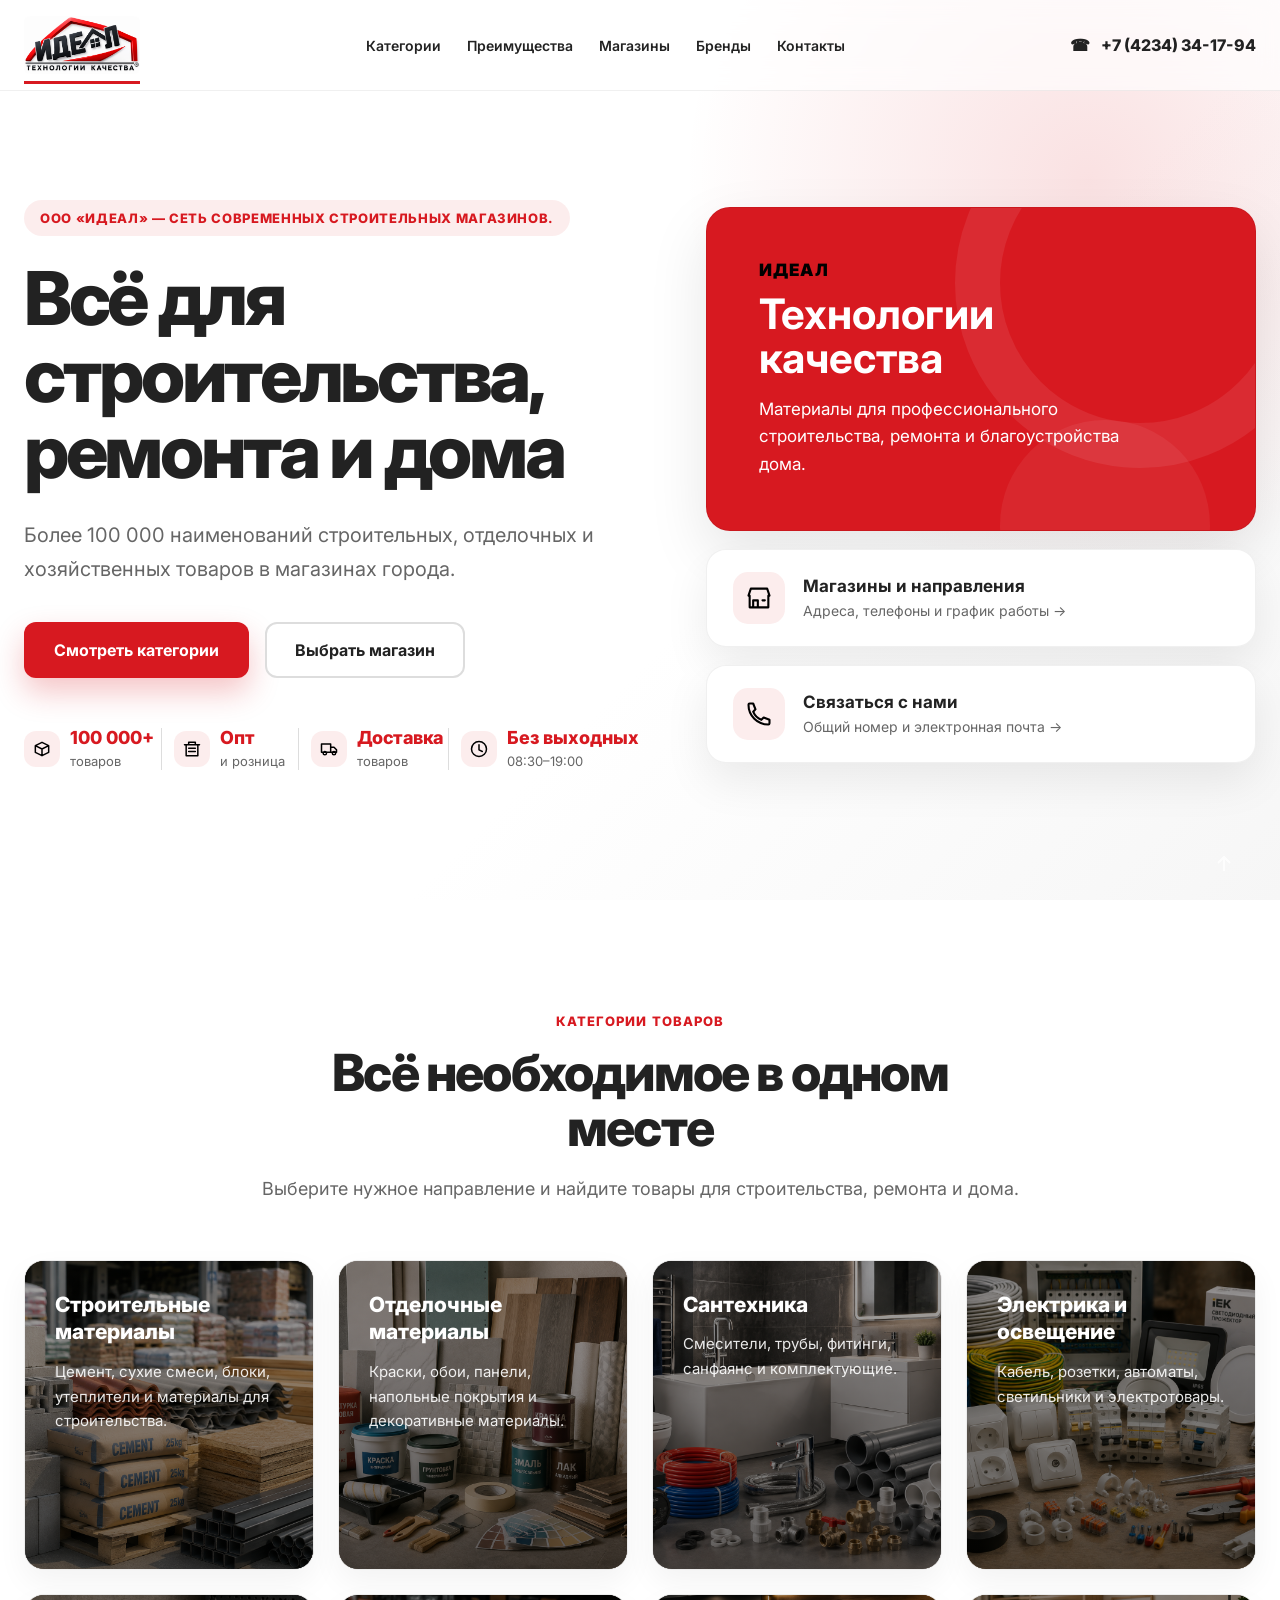
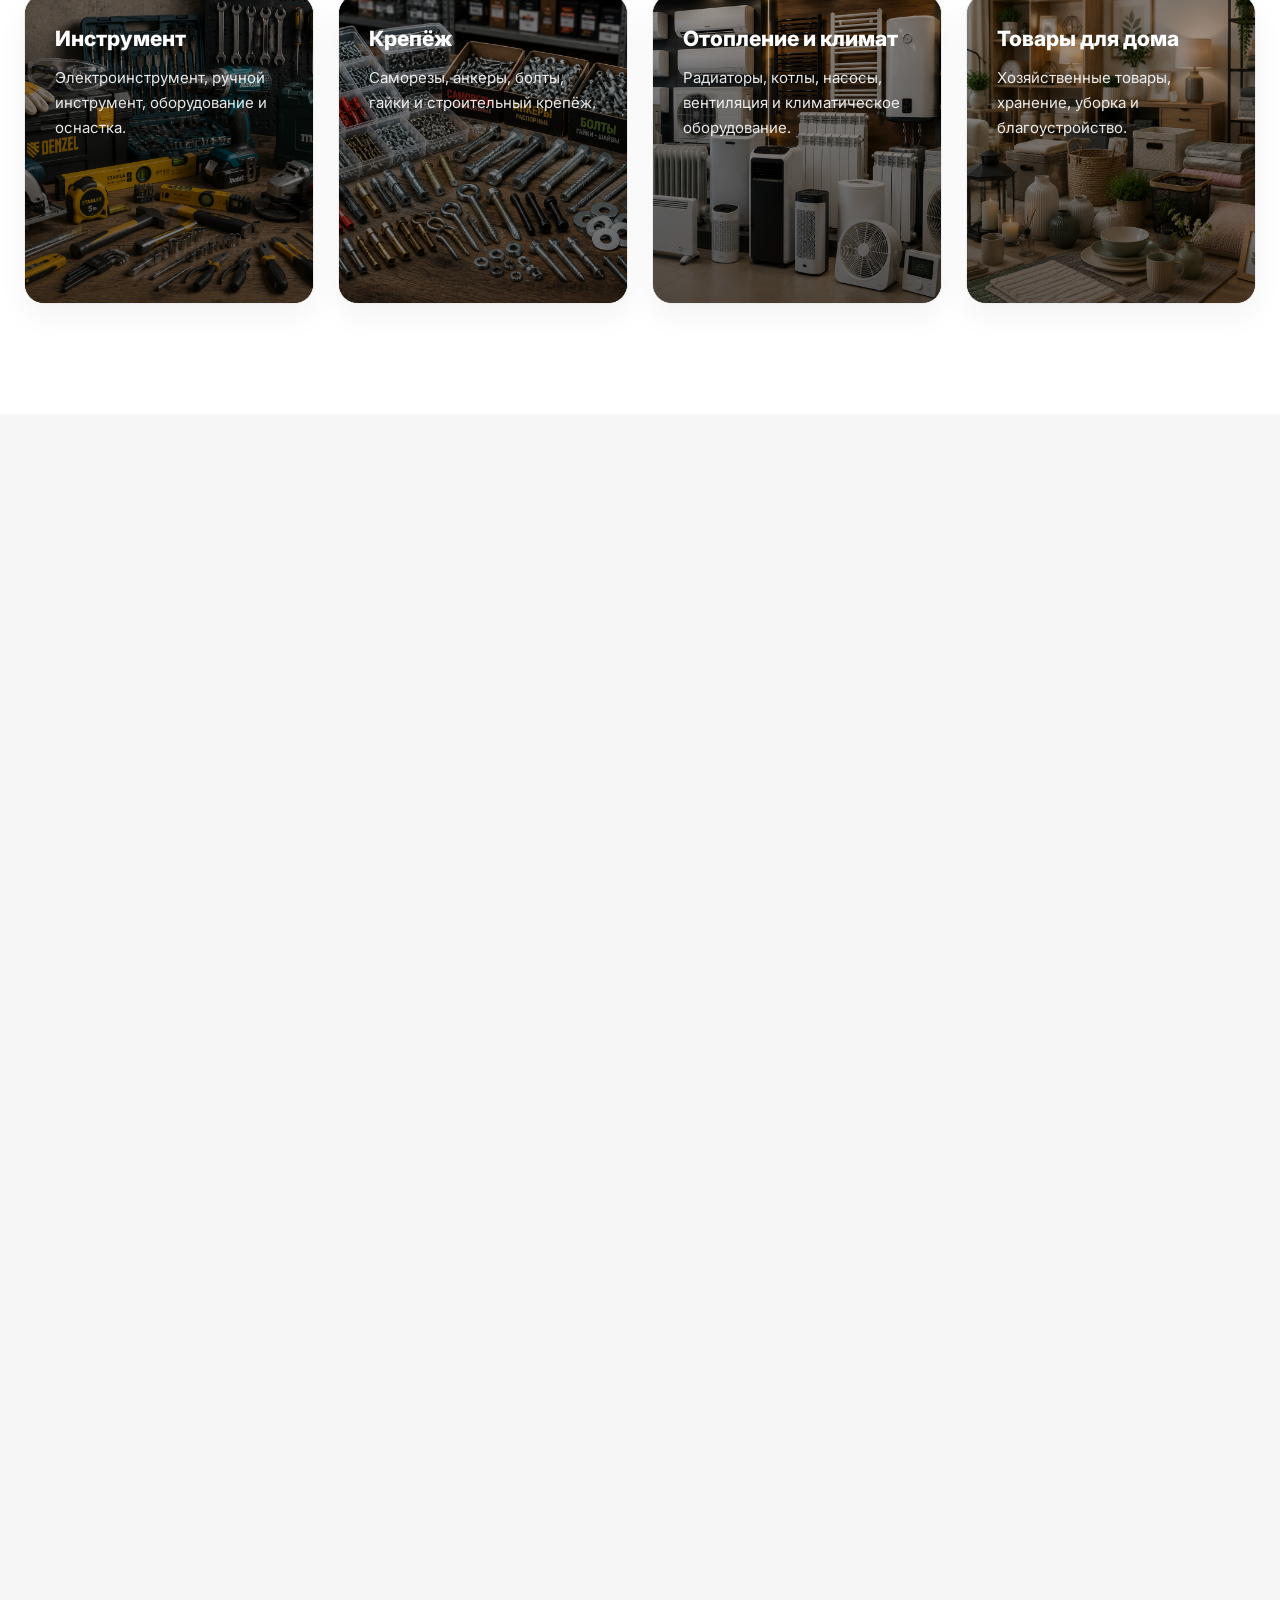
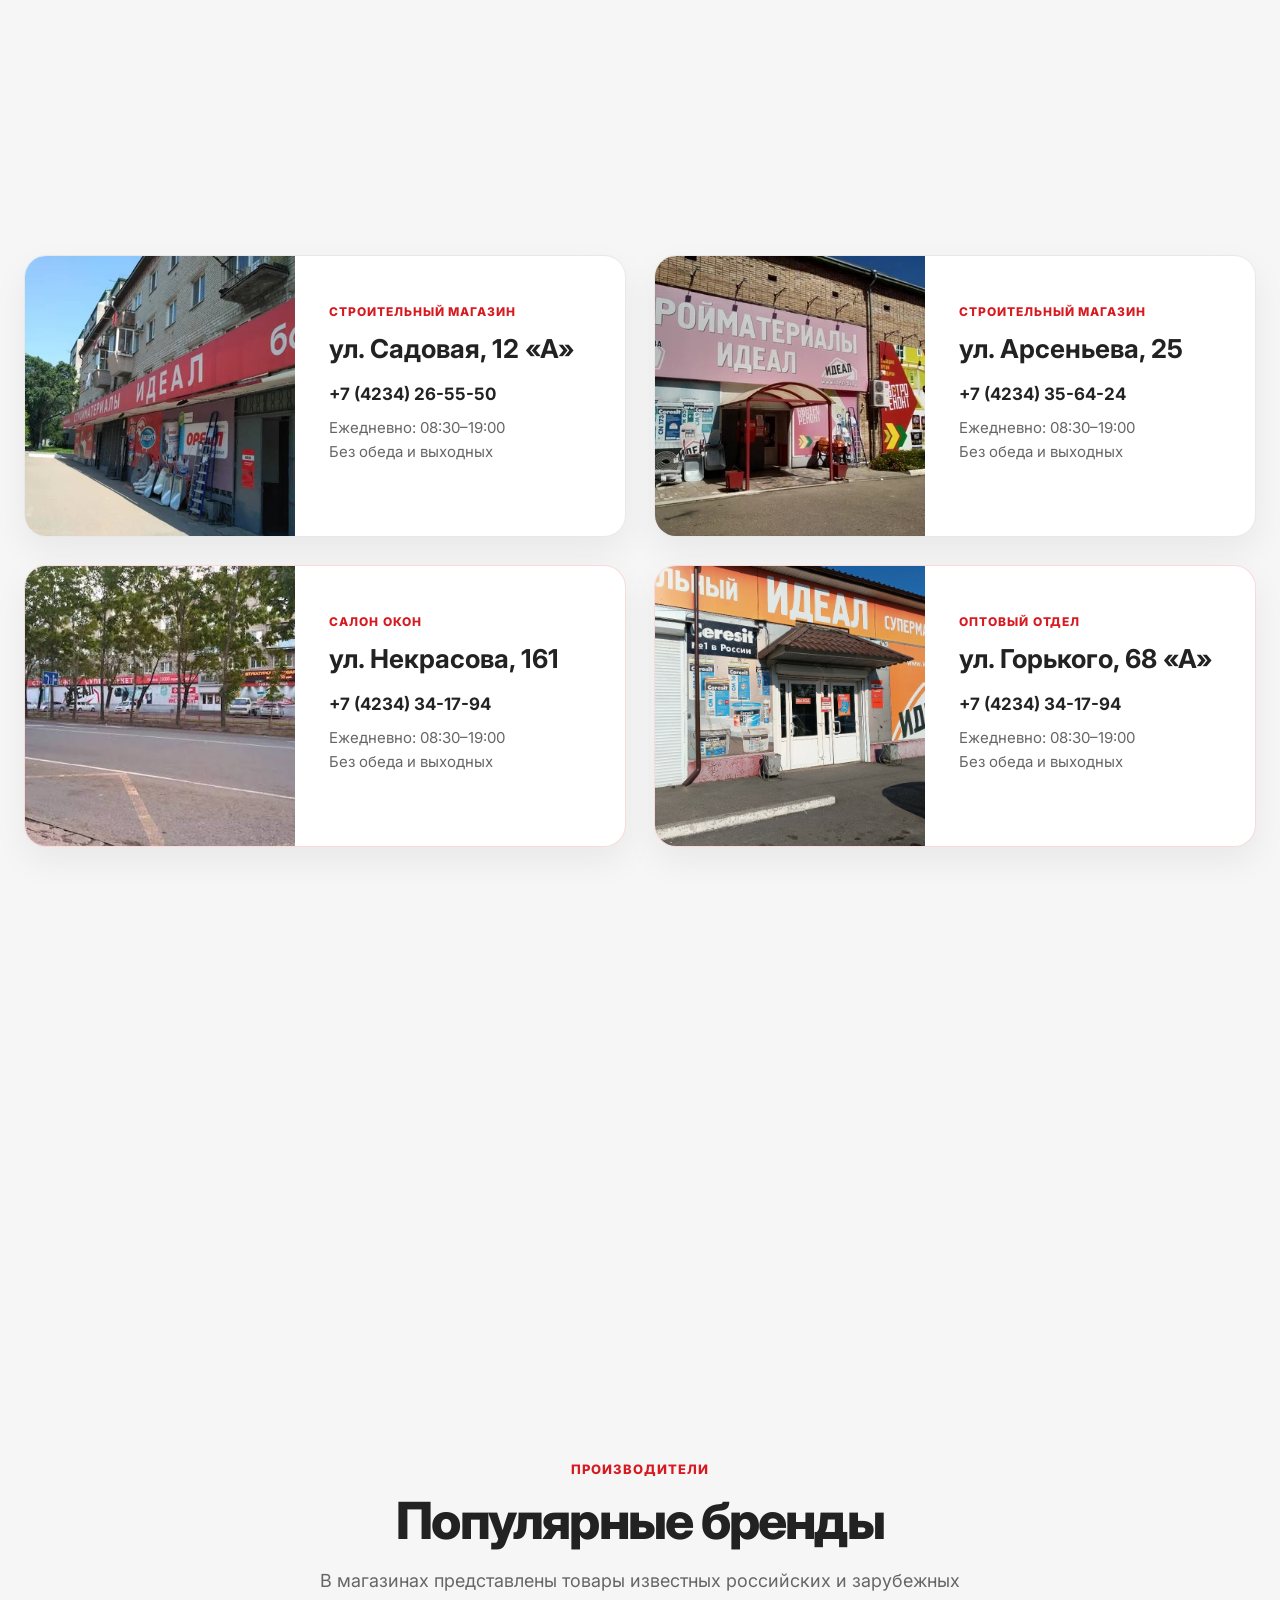
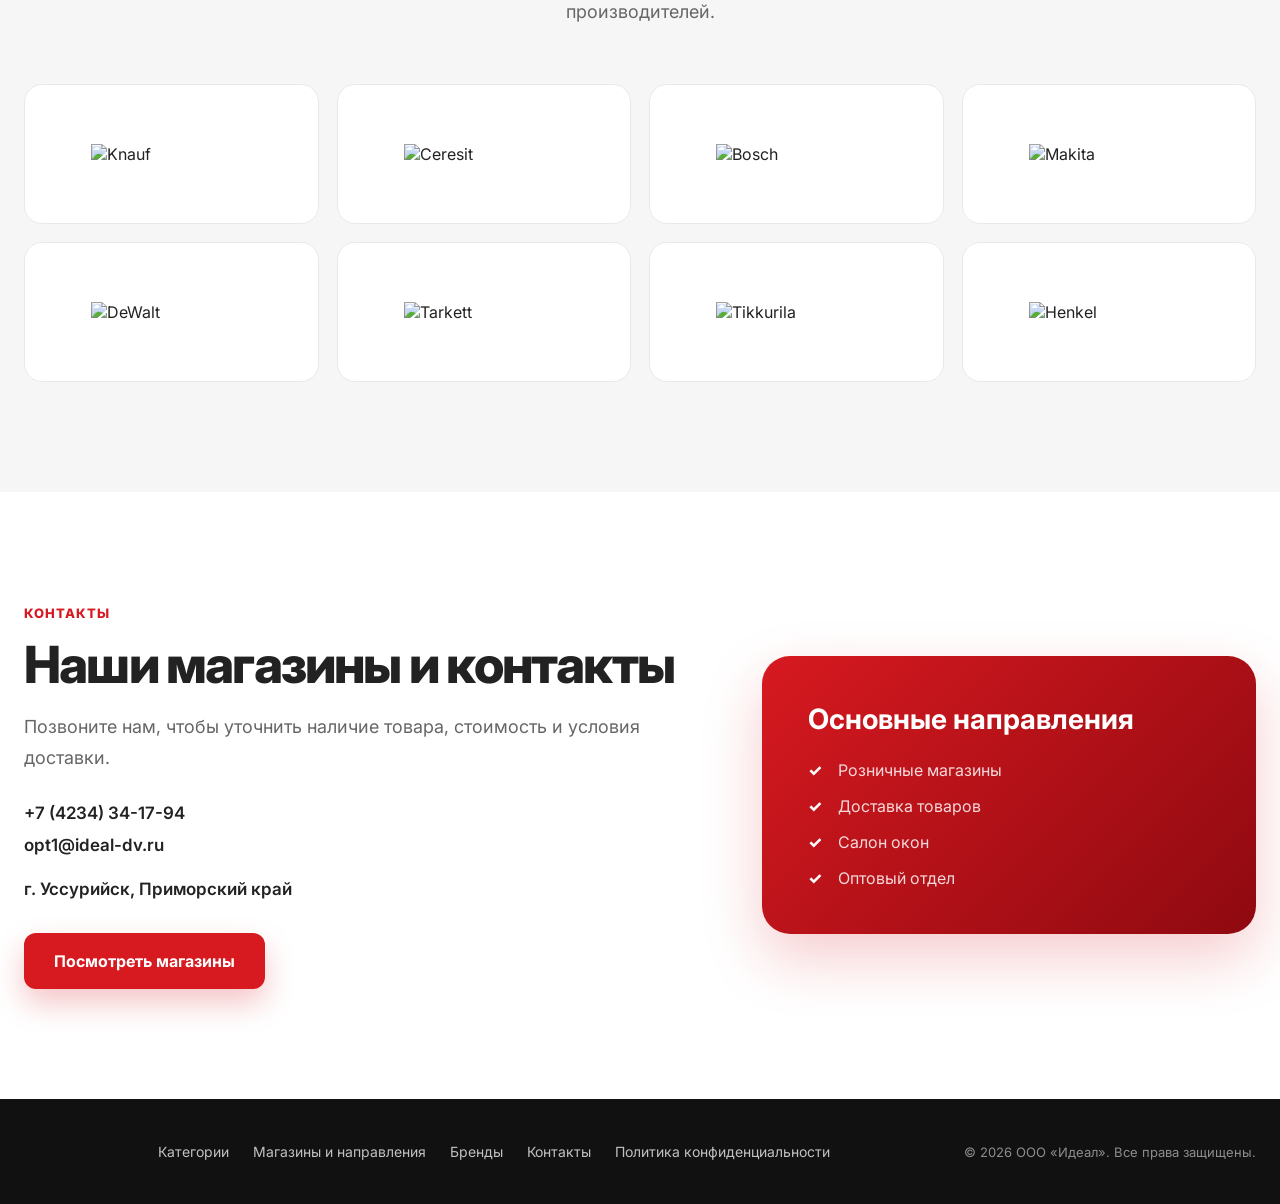
==== commit a0fb160a: "Add files via upload" ====
--- a/index.html
+++ b/index.html
@@ -5,7 +5,8 @@
 <head>
     <link rel="icon" type="image/png" href="images/favicon.png">
     <meta charset="utf-8" />
-    <meta content="width=device-width, initial-scale=1.0" name="viewport" />
+    <meta name="viewport" content="width=device-width, initial-scale=1.0, viewport-fit=cover">
+    <meta name="theme-color" content="#e4a0a5">
     <meta content="Строительные магазины Идеал в Уссурийске. Товары для строительства, ремонта и дома."
         name="description" />
     <title>Идеал — строительные материалы</title>
--- a/style.css
+++ b/style.css
@@ -3197,4 +3197,32 @@
     .contacts {
         padding-top: 45px;
     }
+}
+@media (max-width: 640px) {
+
+    html,
+    body {
+        margin: 0;
+        padding: 0;
+    }
+
+    html {
+        background: #e4a0a5;
+    }
+
+    body {
+        background: #ffffff;
+    }
+
+    .header {
+        top: 0;
+        left: 0;
+        right: 0;
+        padding-top: env(safe-area-inset-top);
+        background: rgba(228, 160, 165, 0.85);
+    }
+
+    .hero {
+        padding-top: calc(110px + env(safe-area-inset-top));
+    }
 }
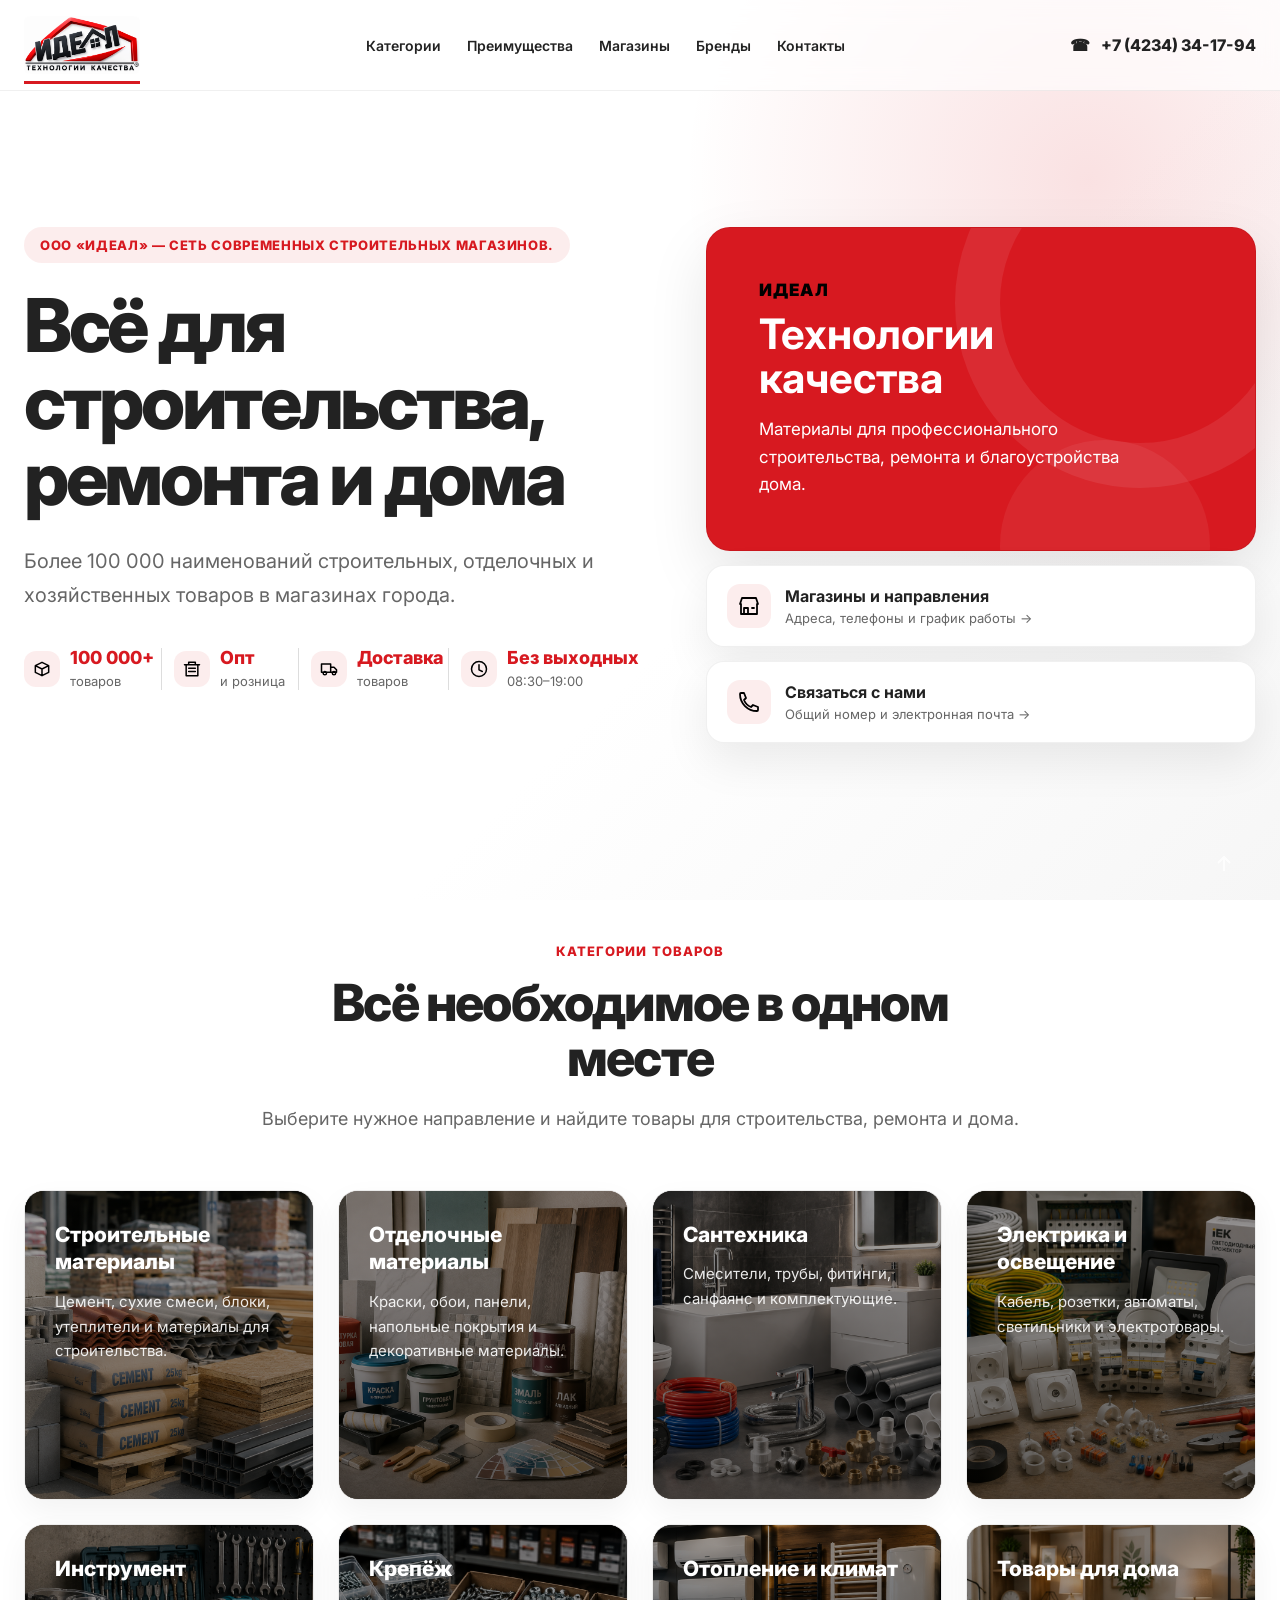
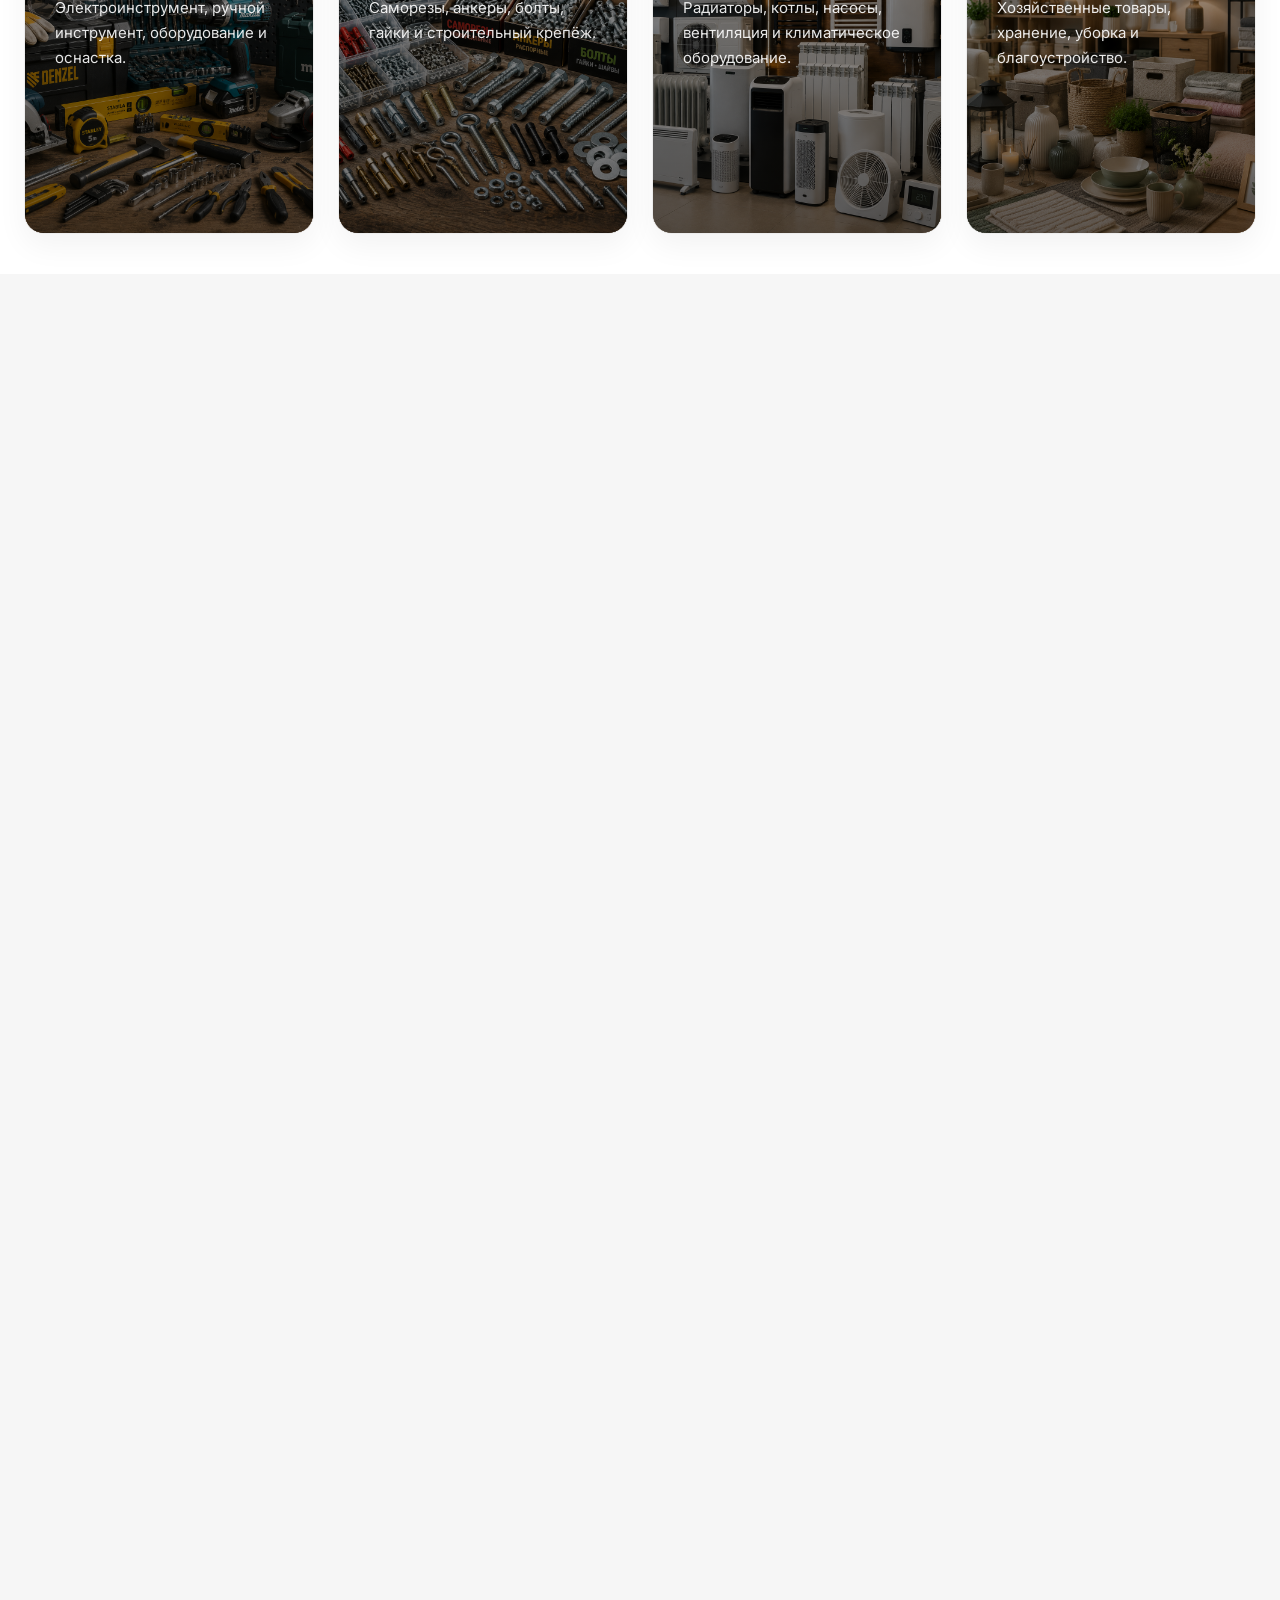
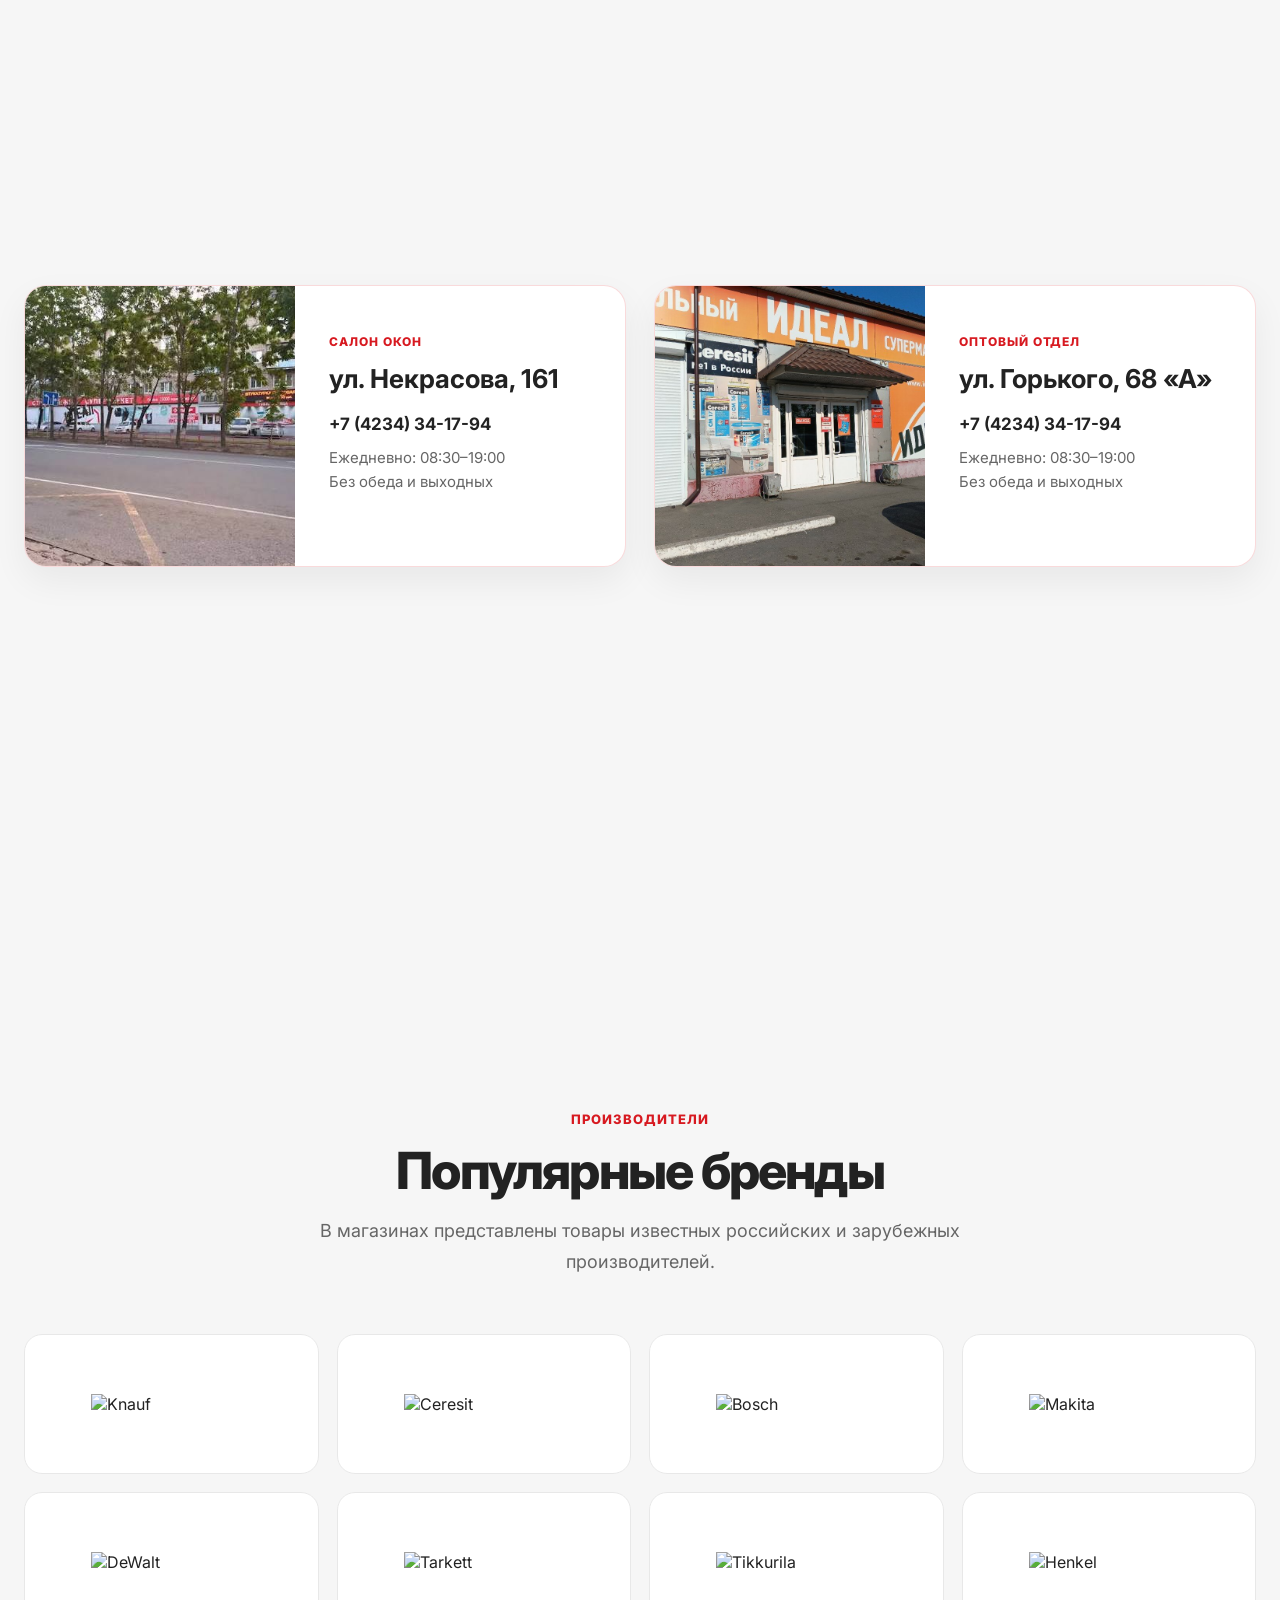
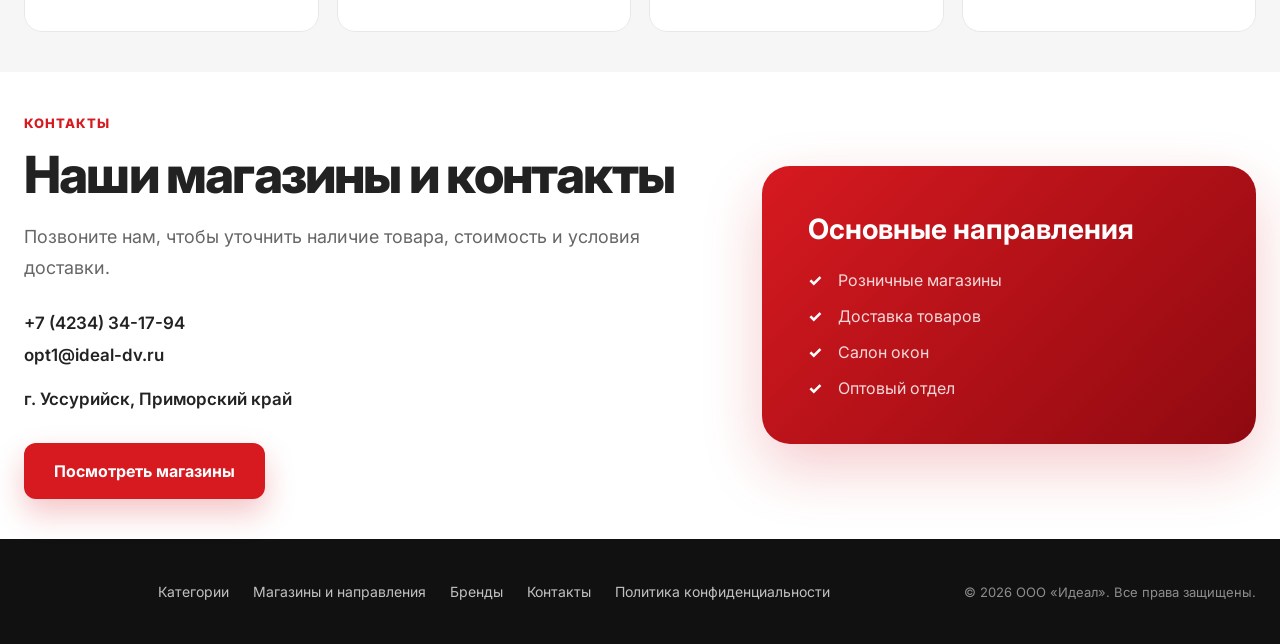
==== commit ed78a7a7: "Add files via upload" ====
--- a/index.html
+++ b/index.html
@@ -109,7 +109,6 @@
                             ремонта и благоустройства дома.
                         </p>
                     </div>
-                    <div class="hero-quick-grid">
                         <a class="hero-quick-card" href="#stores">
                             <img alt="" aria-hidden="true" src="images/icons/store.svg" />
                             <div>
--- a/style.css
+++ b/style.css
@@ -473,7 +473,7 @@
 .directions,
 .brands,
 .contacts {
-    padding: 110px 0;
+    padding: 40px 0;
 }
 
 .catalog {
@@ -3219,10 +3219,69 @@
         left: 0;
         right: 0;
         padding-top: env(safe-area-inset-top);
-        background: rgba(228, 160, 165, 0.85);
+        background: transparent;
     }
 
     .hero {
         padding-top: calc(110px + env(safe-area-inset-top));
     }
-}+}
+
+/* =========================================
+   DESKTOP HERO — выравнивание как на макете
+   Мобильную версию не затрагивает
+========================================= */
+@media (min-width: 641px) {
+
+    /* Левый и правый блоки начинаются на одном уровне */
+    .hero-container {
+        align-items: start;
+    }
+
+    /* Левая колонка поднимается вверх вместе с правой */
+    .hero-content {
+        align-self: start;
+    }
+
+    /* На ПК убираем две старые кнопки слева.
+       На мобильной они остаются без изменений. */
+    .hero-buttons {
+        display: none;
+    }
+
+    /* Правая колонка больше не центрируется по высоте */
+    .hero-visual {
+        min-height: 0;
+        justify-content: flex-start;
+        gap: 14px;
+    }
+
+    /* Более компактный блок из трёх белых карточек */
+    .hero-quick-grid {
+        gap: 12px;
+    }
+
+    .hero-quick-card {
+        min-height: 82px;
+        padding: 14px 20px;
+        gap: 14px;
+        border-radius: 18px;
+    }
+
+    .hero-quick-card img {
+        width: 44px;
+        height: 44px;
+        padding: 10px;
+        border-radius: 13px;
+    }
+
+    .hero-quick-card strong {
+        margin-bottom: 4px;
+        font-size: 16px;
+    }
+
+    .hero-quick-card span {
+        font-size: 13px;
+    }
+}
+
